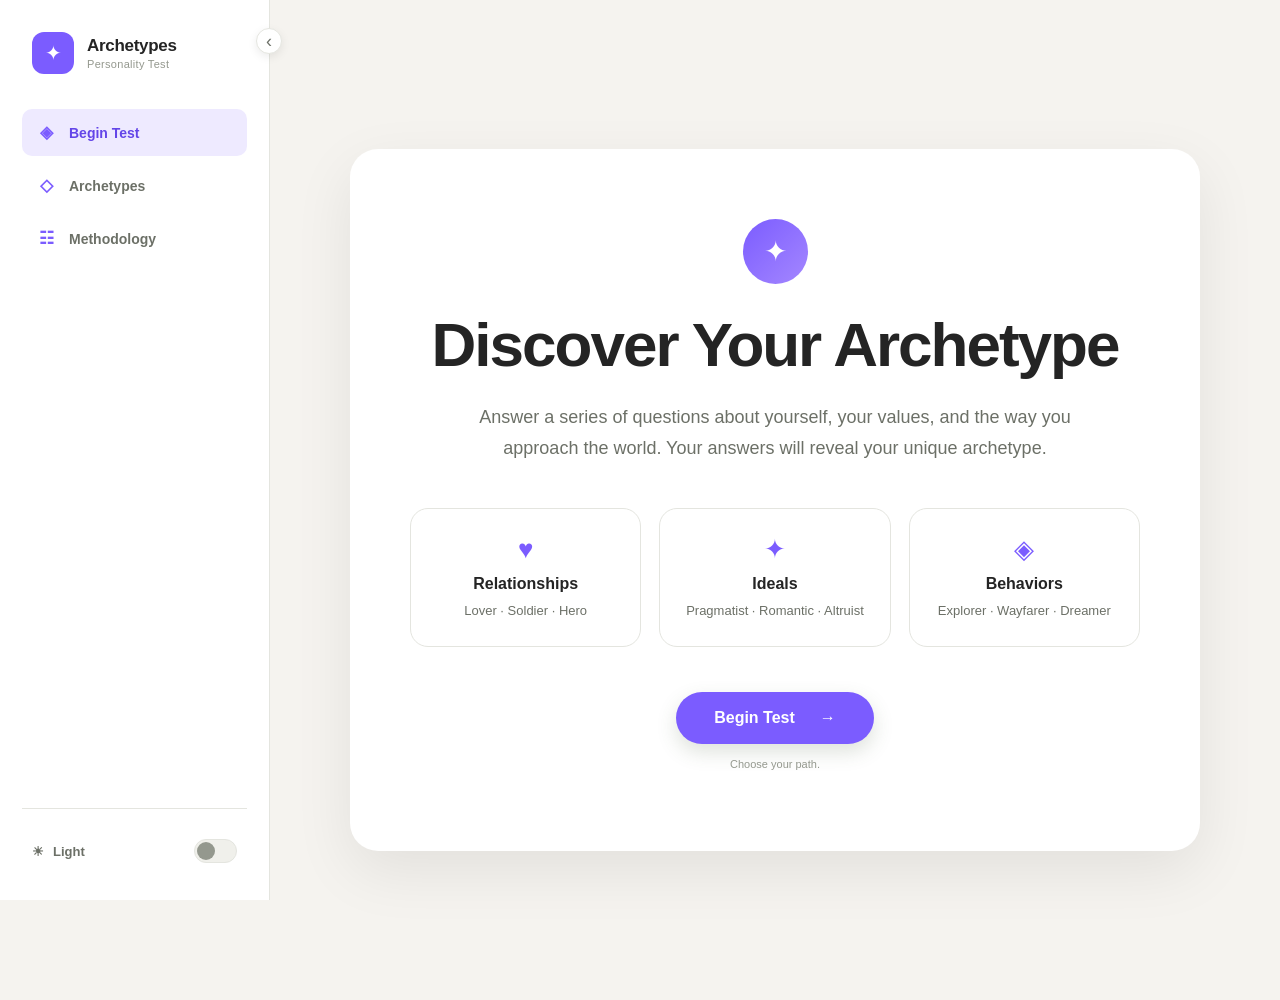
==== index.html @ 535bab60 "27 Archetypes init" ====
<!DOCTYPE html>
<html lang="en">

<head>
    <meta charset="UTF-8">
    <meta name="viewport" content="width=device-width, initial-scale=1.0">
    <title>Archetype Personality Test</title>
    <link rel="stylesheet" href="styles.css">
</head>

<body>

    <div class="app">

        <!-- =========================
             SIDEBAR
        ========================== -->

        <aside class="sidebar">

            <button id="sidebarToggle" class="sidebar-toggle" type="button" aria-label="Collapse sidebar" title="Collapse sidebar" > ‹ </button>

            <div class="brand">

                <div class="brand-mark">
                    ✦
                </div>

                <div>
                    <h1>Archetypes</h1>
                    <span>Personality Test</span>
                </div>

            </div>


            <nav class="navigation">

                <button
                    class="nav-item active"
                    data-tab="begin"
                >
                    <span class="nav-icon">◈</span>
                    <span>Begin Test</span>
                </button>


                <button
                    class="nav-item"
                    data-tab="archetypes"
                >
                    <span class="nav-icon">◇</span>
                    <span>Archetypes</span>
                </button>


                <button
                    class="nav-item"
                    data-tab="methodology"
                >
                    <span class="nav-icon">☷</span>
                    <span>Methodology</span>
                </button>

            </nav>


            <div class="sidebar-bottom">

                <div class="theme-toggle">

                    <span class="theme-label">
                        <span id="themeIcon">☀</span>
                        <span id="themeText">Light</span>
                    </span>

                    <label class="switch">

                        <input
                            type="checkbox"
                            id="themeToggle"
                        >

                        <span class="slider"></span>

                    </label>

                </div>

            </div>

        </aside>


        <!-- =========================
             MAIN CONTENT
        ========================== -->

        <main class="main-content">


            <!-- =========================
                BEGIN TAB
            ========================== -->
            <section id="beginTab" class="tab-content active">
                <section id="startScreen" class="screen active">

                    <div class="start-card">

                        <div class="logo-mark">✦</div>

                        <h1>Discover Your Archetype</h1>

                        <p class="subtitle">
                            Answer a series of questions about yourself,
                            your values, and the way you approach the world.
                            Your answers will reveal your unique archetype.
                        </p>

                        <div class="category-preview">

                            <div class="category">
                                <span class="category-icon">♥</span>
                                <h3>Relationships</h3>
                                <p>Lover · Soldier · Hero</p>
                            </div>

                            <div class="category">
                                <span class="category-icon">✦</span>
                                <h3>Ideals</h3>
                                <p>Pragmatist · Romantic · Altruist</p>
                            </div>

                            <div class="category">
                                <span class="category-icon">◈</span>
                                <h3>Behaviors</h3>
                                <p>Explorer · Wayfarer · Dreamer</p>
                            </div>

                        </div>

                        <button id="startButton" class="primary-button">
                            Begin Test<span>→</span>
                        </button>

                        <p class="small-note">
                            Choose your path.
                        </p>

                    </div>

                </section>
            
                <!-- =========================
                    TEST SCREEN
                ========================== -->
                <section id="testScreen" class="screen">

                    <header class="test-header">

                        <div class="progress-info">
                            <span id="questionCounter">Question 1</span>
                            <span id="progressPercent">0%</span>
                        </div>

                        <div class="progress-track">
                            <div id="progressBar" class="progress-bar"></div>
                        </div>

                    </header>


                    <main class="question-container">

                        <div id="questionCard" class="question-card">

                            <!-- Optional question image -->
                            <div id="questionImageContainer" class="question-image-container">
                                <img id="questionImage" src="" alt="">
                            </div>

                            <div id="questionCategory" class="question-category"></div>

                            <h2 id="questionText"></h2>

                            <p id="questionInstruction" class="question-instruction">
                                Choose the answer that best describes you.
                            </p>

                            <div id="answersContainer" class="answers-container">
                                <!-- Answers generated by JavaScript -->
                            </div>

                            <div class="question-navigation">
                                <button
                                    id="backButton"
                                    class="back-button"
                                    type="button"
                                >
                                    ← Back
                                </button>
                            </div>

                        </div>

                    </main>

                </section>


                <!-- =========================
                    RESULTS SCREEN
                ========================== -->
                <section id="resultsScreen" class="screen">

                    <div class="results-container">

                        <div class="results-header">

                            <p class="results-eyebrow">
                                YOUR ARCHETYPE
                            </p>

                            <div id="archetypeCode" class="archetype-code">
                                LPD
                            </div>

                            <h1 id="archetypeName">
                                The Explorer
                            </h1>

                            <p id="archetypeDescription" class="archetype-description">
                            </p>

                        </div>


                        <!-- Archetype image -->
                        <div class="archetype-image-wrapper">

                            <img
                                id="archetypeImage"
                                src=""
                                alt="Your archetype"
                            >

                        </div>


                        <!-- Primary Archetype Scores -->
                        <section class="results-section">

                            <h2>Your Three Dimensions</h2>

                            <p class="section-description">
                                Your archetype is determined by your strongest
                                dimension in each category.
                            </p>

                            <div class="dimension-grid">

                                <div class="dimension-card">
                                    <span class="dimension-label">
                                        Relationships
                                    </span>

                                    <strong id="relationshipResult"></strong>

                                    <div id="relationshipBars"></div>
                                </div>


                                <div class="dimension-card">
                                    <span class="dimension-label">
                                        Ideals
                                    </span>

                                    <strong id="idealResult"></strong>

                                    <div id="idealBars"></div>
                                </div>


                                <div class="dimension-card">
                                    <span class="dimension-label">
                                        Behaviors
                                    </span>

                                    <strong id="behaviorResult"></strong>

                                    <div id="behaviorBars"></div>
                                </div>

                            </div>

                        </section>


                        <!-- Other Traits -->
                        <section class="results-section">

                            <h2>Your Traits</h2>

                            <p class="section-description">
                                These traits describe additional aspects of your personality
                                and are measured independently from your archetype.
                            </p>

                            <div id="traitCharts" class="trait-charts">
                                <!-- Generated by JavaScript -->
                            </div>

                        </section>


                        <section class="results-section">

                            <h2>Complete Score Breakdown</h2>

                            <div id="allScores" class="all-scores">
                                <!-- Generated by JavaScript -->
                            </div>

                        </section>


                        <button
                            id="restartButton"
                            class="primary-button"
                        >
                            Take the Test Again
                        </button>

                        <button
                            id="saveResultsButton"
                            class="primary-button"
                            type="button"
                        >
                            Save Results
                        </button>

                    </div>

                </section>
            
            </section>



            <!-- =====================
                 ARCHETYPES TAB
            ====================== -->

            <section id="archetypesTab" class="tab-content">

                <div class="page-container">

                    <div class="page-header">

                        <div class="welcome-eyebrow">
                            THE 27 ARCHETYPES
                        </div>

                        <h2>
                            Three dimensions.<br>
                            Twenty-seven possibilities.
                        </h2>

                        <p>
                            Your archetype is formed from three dimensions:
                            how you relate to others, the ideals that guide
                            you, and how you tend to move through the world.
                        </p>

                    </div>


                    <div class="archetype-accordion">

                        <!-- RELATIONSHIPS -->

                        <div class="dimension">

                            <button
                                class="dimension-header"
                                data-dimension="relationships"
                            >
                                <div>
                                    <span class="dimension-number">
                                        01
                                    </span>

                                    <span class="dimension-name">
                                        Relationships
                                    </span>
                                </div>

                                <span class="dimension-arrow">
                                    +
                                </span>
                            </button>


                            <div
                                class="dimension-content"
                                id="relationships"
                            >

                                <div class="factor">

                                    <button
                                        class="factor-header"
                                        data-factor="L"
                                    >
                                        <div>
                                            <strong>L</strong>
                                            <span>Lover</span>
                                        </div>

                                        <span>+</span>
                                    </button>

                                    <div class="factor-content">

                                        <p>
                                            Naturally oriented toward connection,
                                            affection, and the emotional lives
                                            of others.
                                        </p>

                                        <div class="related-archetypes">

                                            <div>
                                                <b>LPE</b>
                                                <span>Counselor</span>
                                            </div>

                                            <div>
                                                <b>LPW</b>
                                                <span>Sage</span>
                                            </div>

                                            <div>
                                                <b>LPD</b>
                                                <span>Philosopher</span>
                                            </div>

                                            <div>
                                                <b>LRE</b>
                                                <span>Journeyman</span>
                                            </div>

                                            <div>
                                                <b>LRW</b>
                                                <span>Poet</span>
                                            </div>

                                            <div>
                                                <b>LRD</b>
                                                <span>Dryad</span>
                                            </div>

                                            <div>
                                                <b>LAE</b>
                                                <span>Fairy</span>
                                            </div>

                                            <div>
                                                <b>LAW</b>
                                                <span>Healer</span>
                                            </div>

                                            <div>
                                                <b>LAD</b>
                                                <span>Nymph</span>
                                            </div>

                                        </div>

                                    </div>

                                </div>


                                <div class="factor">

                                    <button class="factor-header">
                                        <div>
                                            <strong>S</strong>
                                            <span>Soldier</span>
                                        </div>

                                        <span>+</span>
                                    </button>

                                    <div class="factor-content">

                                        <p>
                                            Grounded, dependable, and naturally
                                            inclined toward loyalty, duty,
                                            and protecting the group.
                                        </p>

                                        <!-- S archetypes -->

                                    </div>

                                </div>


                                <div class="factor">

                                    <button class="factor-header">
                                        <div>
                                            <strong>H</strong>
                                            <span>Hero</span>
                                        </div>

                                        <span>+</span>
                                    </button>

                                    <div class="factor-content">

                                        <p>
                                            Driven to act, overcome obstacles,
                                            and make a meaningful difference
                                            in the lives of others.
                                        </p>

                                        <!-- H archetypes -->

                                    </div>

                                </div>

                            </div>

                        </div>


                        <!-- IDEALS -->

                        <div class="dimension">

                            <button
                                class="dimension-header"
                                data-dimension="ideals"
                            >
                                <div>
                                    <span class="dimension-number">
                                        02
                                    </span>

                                    <span class="dimension-name">
                                        Ideals
                                    </span>
                                </div>

                                <span class="dimension-arrow">
                                    +
                                </span>
                            </button>


                            <div
                                class="dimension-content"
                                id="ideals"
                            >

                                <div class="factor">

                                    <button class="factor-header">
                                        <div>
                                            <strong>P</strong>
                                            <span>Pragmatist</span>
                                        </div>

                                        <span>+</span>
                                    </button>

                                    <div class="factor-content">
                                        <p>
                                            Practical, grounded, and interested
                                            in what actually works.
                                        </p>
                                    </div>

                                </div>


                                <div class="factor">

                                    <button class="factor-header">
                                        <div>
                                            <strong>R</strong>
                                            <span>Romantic</span>
                                        </div>

                                        <span>+</span>
                                    </button>

                                    <div class="factor-content">
                                        <p>
                                            Guided by ideals, beauty, possibility,
                                            and the belief that things can be
                                            better than they are.
                                        </p>
                                    </div>

                                </div>


                                <div class="factor">

                                    <button class="factor-header">
                                        <div>
                                            <strong>A</strong>
                                            <span>Altruist</span>
                                        </div>

                                        <span>+</span>
                                    </button>

                                    <div class="factor-content">
                                        <p>
                                            Motivated by compassion, generosity,
                                            and the desire to improve the lives
                                            of others.
                                        </p>
                                    </div>

                                </div>

                            </div>

                        </div>


                        <!-- BEHAVIORS -->

                        <div class="dimension">

                            <button
                                class="dimension-header"
                                data-dimension="behaviors"
                            >
                                <div>
                                    <span class="dimension-number">
                                        03
                                    </span>

                                    <span class="dimension-name">
                                        Behaviors
                                    </span>
                                </div>

                                <span class="dimension-arrow">
                                    +
                                </span>
                            </button>


                            <div
                                class="dimension-content"
                                id="behaviors"
                            >

                                <div class="factor">

                                    <button class="factor-header">
                                        <div>
                                            <strong>E</strong>
                                            <span>Explorer</span>
                                        </div>

                                        <span>+</span>
                                    </button>

                                    <div class="factor-content">
                                        <p>
                                            Curious, energetic, and drawn toward
                                            new experiences and possibilities.
                                        </p>
                                    </div>

                                </div>


                                <div class="factor">

                                    <button class="factor-header">
                                        <div>
                                            <strong>W</strong>
                                            <span>Wayfarer</span>
                                        </div>

                                        <span>+</span>
                                    </button>

                                    <div class="factor-content">
                                        <p>
                                            Comfortable with uncertainty,
                                            improvisation, and following a path
                                            wherever it happens to lead.
                                        </p>
                                    </div>

                                </div>


                                <div class="factor">

                                    <button class="factor-header">
                                        <div>
                                            <strong>D</strong>
                                            <span>Dreamer</span>
                                        </div>

                                        <span>+</span>
                                    </button>

                                    <div class="factor-content">
                                        <p>
                                            Imaginative, introspective, and
                                            naturally drawn toward ideas,
                                            possibilities, and inner worlds.
                                        </p>
                                    </div>

                                </div>

                            </div>

                        </div>

                    </div>

                </div>

            </section>


            <!-- =====================
                 METHODOLOGY TAB
            ====================== -->

            <section id="methodologyTab" class="tab-content">

                <div class="page-container methodology">

                    <div class="page-header">

                        <div class="welcome-eyebrow">
                            METHODOLOGY
                        </div>

                        <h2>
                            How the test works
                        </h2>

                        <p>
                            Your result isn't determined by a single
                            question. Instead, your answers contribute
                            points to several independent dimensions.
                        </p>

                    </div>


                    <div class="methodology-grid">

                        <article class="method-card">

                            <div class="method-number">
                                01
                            </div>

                            <h3>
                                Relationships
                            </h3>

                            <p>
                                Lover, Soldier, or Hero.
                                This dimension represents your
                                natural orientation toward other
                                people and your role within a group.
                            </p>

                        </article>


                        <article class="method-card">

                            <div class="method-number">
                                02
                            </div>

                            <h3>
                                Ideals
                            </h3>

                            <p>
                                Pragmatist, Romantic, or Altruist.
                                This dimension reflects the values
                                and principles that tend to guide
                                your decisions.
                            </p>

                        </article>


                        <article class="method-card">

                            <div class="method-number">
                                03
                            </div>

                            <h3>
                                Behaviors
                            </h3>

                            <p>
                                Explorer, Wayfarer, or Dreamer.
                                This dimension describes how you
                                tend to interact with the world.
                            </p>

                        </article>


                        <article class="method-card">

                            <div class="method-number">
                                04
                            </div>

                            <h3>
                                Additional Traits
                            </h3>

                            <p>
                                Your answers also contribute to
                                independent traits such as empathy,
                                ambition, openness, innovation,
                                and independence.
                            </p>

                        </article>

                    </div>

                </div>

            </section>

        </main>

    </div>

    <div id="saveResultsModal" class="modal">

        <div class="modal-backdrop"></div>

        <div class="modal-card">

            <button
                id="closeSaveModal"
                class="modal-close"
                type="button"
                aria-label="Close"
            >
                ×
            </button>

            <h2>Save Your Results</h2>

            <p>
                Choose how you'd like to keep your results.
            </p>

            <div class="save-options">

                <div class="save-option">

                    <div class="save-option-icon">↓</div>

                    <div>
                        <h3>Save Webpage to Computer</h3>

                        <p>
                            Download a standalone webpage of your
                            results that you can view later
                        </p>
                    </div>

                    <button
                        id="downloadResultsButton"
                        class="primary-button"
                        type="button"
                    >
                        Download HTML
                    </button>

                </div>


                <div class="save-option">

                    <div class="save-option-icon">☁</div>

                    <div>
                        <h3>Save Scores to Computer</h3>

                        <p>
                            Download a JSON of your scores 
                            (contact Connor and he can recreate your results with this)
                        </p>
                    </div>

                    <button
                        id="downloadJSONButton"
                        class="primary-button"
                        type="button"
                    >
                        Download JSON
                    </button>

                </div>

            </div>


            <div
                id="savedResultMessage"
                class="saved-result-message"
                hidden
            ></div>

        </div>

    </div>

    <script src="js/archetypes.js"></script>
    <script src="js/header.js"></script>
    <script src="js/init.js"></script>
    <script src="js/jTabs.js"></script>
    <script src="js/questions.js"></script>
    <script src="js/quiz.js"></script>
    <script src="js/results.js"></script>
    <script src="js/saveResults.js"></script>
    <script src="js/z.js"></script>

</body>
</html>
---- styles.css ----
/* =========================================================
   GLOBAL VARIABLES
========================================================= */

:root {
    --background: #f5f3ef;

    --surface: #ffffff;
    --surface-alt: #f0f0eb;

    --text: #242424;
    --text-secondary: #6c7067;
    --text-muted: #94988e;

    --border: #e4e5df;

    --accent: #7b5cff;
    --accent-dark: #6345e8;
    --accent-light: #eeeaff;

    --brown: #9a7654;

    --relationship: #e85c75;
    --ideal: #e5a63b;
    --behavior: #4d9de0;

    --success: #45a36b;

    --sidebar: #ffffff;

    --header-background: rgba(245, 243, 239, 0.95);

    --progress-background: #ddd9d2;

    --input-background: #ffffff;

    --shadow:
        0 20px 60px rgba(0, 0, 0, 0.08);
}


/* =========================================================
   DARK THEME
========================================================= */

[data-theme="dark"] {
    --background: #18201a;

    --surface: #202a21;
    --surface-alt: #29352a;

    --text: #e7eee4;
    --text-secondary: #aebbaa;
    --text-muted: #7e8d7b;

    --border: #354437;

    --accent: #88a66f;
    --accent-dark: #6f8d59;
    --accent-light: #2d3b2d;

    --brown: #b58a61;

    --relationship: #d87889;
    --ideal: #d7a95d;
    --behavior: #72a9d4;

    --success: #65b984;

    --sidebar: #151c16;

    --header-background: rgba(24, 32, 26, 0.95);

    --progress-background: #354437;

    --input-background: #202a21;

    --shadow:
        0 12px 40px rgba(0, 0, 0, 0.25);
}


/* =========================================================
   RESET
========================================================= */

* {
    box-sizing: border-box;
}

html,
body {
    margin: 0;
    padding: 0;
    min-height: 100%;

    font-family:
        Inter,
        -apple-system,
        BlinkMacSystemFont,
        "Segoe UI",
        sans-serif;

    background: var(--background);
    color: var(--text);

    transition:
        background 0.3s ease,
        color 0.3s ease;
}

body {
    min-height: 100vh;
}

button,
input,
textarea,
select {
    font-family: inherit;
}

button {
    cursor: pointer;
}

img {
    max-width: 100%;
}


/* =========================================================
   APP
========================================================= */

.app {
    display: flex;

    min-height: 100vh;

    background: var(--background);
}


/* =========================================================
   SIDEBAR
========================================================= */

.sidebar {
    position: fixed;

    top: 0;
    left: 0;
    bottom: 0;

    width: 270px;

    display: flex;
    flex-direction: column;

    padding: 32px 22px;

    background: var(--sidebar);

    border-right:
        1px solid var(--border);

    transition:
        background 0.3s ease,
        border-color 0.3s ease;
}


/* =========================================================
   BRAND
========================================================= */

.brand {
    display: flex;
    align-items: center;

    gap: 13px;

    padding:
        0 10px 35px;
}

.brand-mark {
    width: 42px;
    height: 42px;

    display: grid;
    place-items: center;

    border-radius: 12px;

    background: var(--accent);

    color: white;

    font-size: 20px;
}

.brand h1 {
    margin: 0;

    color: var(--text);

    font-size: 17px;
    font-weight: 750;

    letter-spacing: -0.3px;
}

.brand span {
    display: block;

    margin-top: 2px;

    color: var(--text-muted);

    font-size: 11px;

    letter-spacing: 0.3px;
}


/* =========================================================
   NAVIGATION
========================================================= */

.navigation {
    display: flex;
    flex-direction: column;

    gap: 6px;
}

.nav-item {
    width: 100%;

    display: flex;
    align-items: center;

    gap: 13px;

    padding:
        13px 14px;

    border: 0;
    border-radius: 10px;

    background: transparent;

    color: var(--text-secondary);

    font-size: 14px;
    font-weight: 600;

    text-align: left;

    transition:
        background 0.2s ease,
        color 0.2s ease,
        opacity 0.2s ease;
}

.nav-item:hover {
    background: var(--surface-alt);

    color: var(--text);
}

.nav-item.active {
    background: var(--accent-light);

    color: var(--accent-dark);
}

[data-theme="dark"] .nav-item.active {
    color: var(--accent);
}

.nav-icon {
    width: 20px;

    color: var(--accent);

    font-size: 17px;

    text-align: center;
}


/* =========================================================
   SIDEBAR BOTTOM
========================================================= */

.sidebar-bottom {
    margin-top: auto;

    padding-top: 25px;

    border-top:
        1px solid var(--border);
}


/* =========================================================
   THEME TOGGLE
========================================================= */

.theme-toggle {
    display: flex;

    align-items: center;
    justify-content: space-between;

    padding:
        5px 10px;
}

.theme-label {
    display: flex;
    align-items: center;

    gap: 9px;

    color: var(--text-secondary);

    font-size: 13px;
    font-weight: 600;
}

.switch {
    position: relative;

    width: 43px;
    height: 24px;
}

.switch input {
    opacity: 0;

    width: 0;
    height: 0;
}

.slider {
    position: absolute;

    inset: 0;

    border-radius: 50px;

    background: var(--surface-alt);

    border:
        1px solid var(--border);

    cursor: pointer;

    transition:
        background 0.25s ease,
        border-color 0.25s ease;
}

.slider::before {
    content: "";

    position: absolute;

    width: 18px;
    height: 18px;

    left: 2px;
    top: 2px;

    border-radius: 50%;

    background: var(--text-muted);

    transition:
        transform 0.25s ease,
        background 0.25s ease;
}

.switch input:checked + .slider {
    background: var(--accent-dark);

    border-color: var(--accent-dark);
}

.switch input:checked + .slider::before {
    transform:
        translateX(19px);

    background: #e8f1e3;
}

/* =========================================================
   SIDEBAR COLLAPSE
========================================================= */

.sidebar {
    transition:
        width 0.3s ease,
        transform 0.3s ease,
        background 0.3s ease,
        border-color 0.3s ease;
}

.sidebar-toggle {
    position: absolute;

    top: 28px;
    right: -13px;

    width: 26px;
    height: 26px;

    display: grid;
    place-items: center;

    padding: 0;

    border:
        1px solid var(--border);

    border-radius: 50%;

    background:
        var(--surface);

    color:
        var(--text-secondary);

    font-size: 18px;

    line-height: 1;

    cursor: pointer;

    z-index: 20;

    box-shadow:
        0 3px 10px rgba(0, 0, 0, 0.08);

    transition:
        background 0.2s ease,
        color 0.2s ease,
        transform 0.2s ease;
}

.sidebar-toggle:hover {
    background:
        var(--accent-light);

    color:
        var(--accent);
}


/* Collapsed sidebar */

.app.sidebar-collapsed .sidebar {
    width: 76px;

    padding-left: 12px;
    padding-right: 12px;
}

.app.sidebar-collapsed .main-content {
    margin-left: 76px;
}


/* Hide text when collapsed */

.app.sidebar-collapsed .brand h1,
.app.sidebar-collapsed .brand span,
.app.sidebar-collapsed .nav-item span,
.app.sidebar-collapsed .theme-label {
    display: none;
}


/* Center icons */

.app.sidebar-collapsed .brand {
    justify-content: center;

    padding-left: 0;
    padding-right: 0;
}

.app.sidebar-collapsed .nav-item {
    justify-content: center;

    padding-left: 0;
    padding-right: 0;
}

.app.sidebar-collapsed .nav-icon {
    width: auto;
}


/* Move toggle */

.app.sidebar-collapsed .sidebar-toggle {
    transform:
        rotate(180deg);
}


/* =========================================================
   SIDEBAR HIDDEN DURING TEST
========================================================= */

body.test-mode .sidebar {
    transform:
        translateX(-100%);
}

body.test-mode .main-content {
    margin-left: 0;
}

/* =========================================================
   SIDEBAR DURING TEST
========================================================= */

.sidebar.test-active .nav-item {
    opacity: 0.35;

    cursor: not-allowed;
}

.sidebar.test-active .nav-item:hover {
    background: transparent;

    color: var(--text-secondary);
}

.sidebar.test-active .nav-item.active {
    opacity: 1;

    background: var(--accent-light);

    color: var(--accent-dark);
}


/* =========================================================
   MAIN CONTENT
========================================================= */

.main-content {
    width: 100%;

    min-height: 100vh;

    margin-left: 270px;

    padding: 50px;

    background: var(--background);

    transition:
        background 0.3s ease;
}


/* =========================================================
   TABS
========================================================= */

.tab-content {
    display: none;

    max-width: 1100px;

    margin: 0 auto;
}

.tab-content.active {
    display: block;
}


/* =========================================================
   PAGE CONTAINER
========================================================= */

.page-container {
    padding:
        50px 30px;
}

.page-header {
    max-width: 750px;

    margin-bottom: 50px;
}

.welcome-eyebrow {
    margin-bottom: 14px;

    color: var(--accent);

    font-size: 11px;
    font-weight: 800;

    letter-spacing: 2px;
}

.page-header h2,
.welcome-container h2 {
    margin: 0;

    color: var(--text);

    font-family:
        Georgia,
        "Times New Roman",
        serif;

    font-size:
        clamp(42px, 5vw, 68px);

    line-height: 1.02;

    letter-spacing: -2.5px;
}

.page-header p,
.welcome-description {
    max-width: 650px;

    margin-top: 25px;

    color: var(--text-secondary);

    font-size: 16px;

    line-height: 1.8;
}


/* =========================================================
   ARCHETYPE ACCORDION
========================================================= */

.archetype-accordion {
    display: flex;
    flex-direction: column;

    gap: 12px;
}

.dimension {
    overflow: hidden;

    border:
        1px solid var(--border);

    border-radius: 16px;

    background: var(--surface);

    box-shadow: var(--shadow);

    transition:
        background 0.3s ease,
        border-color 0.3s ease;
}

.dimension-header {
    width: 100%;

    display: flex;
    align-items: center;
    justify-content: space-between;

    padding:
        24px 28px;

    border: none;

    background: transparent;

    color: var(--text);

    text-align: left;

    cursor: pointer;
}

.dimension-header > div {
    display: flex;
    align-items: center;

    gap: 20px;
}

.dimension-number {
    color: var(--brown);

    font-family:
        Georgia,
        serif;

    font-size: 13px;
}

.dimension-name {
    font-family:
        Georgia,
        serif;

    font-size: 24px;
}

.dimension-arrow {
    color: var(--accent);

    font-size: 22px;

    transition:
        transform 0.25s ease;
}

.dimension.open .dimension-arrow {
    transform:
        rotate(45deg);
}

.dimension-content {
    display: none;

    padding:
        0 28px 22px;
}

.dimension.open .dimension-content {
    display: block;
}


/* =========================================================
   FACTORS
========================================================= */

.factor {
    border-top:
        1px solid var(--border);
}

.factor-header {
    width: 100%;

    display: flex;
    align-items: center;
    justify-content: space-between;

    padding:
        18px 5px;

    border: none;

    background: transparent;

    color: var(--text);

    cursor: pointer;
}

.factor-header > div {
    display: flex;
    align-items: center;

    gap: 13px;
}

.factor-header strong {
    width: 32px;
    height: 32px;

    display: grid;
    place-items: center;

    border-radius: 9px;

    background: var(--accent-light);

    color: var(--accent-dark);

    font-size: 12px;
}

.factor-header span {
    font-weight: 700;
}

.factor-content {
    display: none;

    padding:
        0 5px 22px 50px;
}

.factor.open .factor-content {
    display: block;
}

.factor-content > p {
    max-width: 650px;

    margin:
        0 0 20px;

    color: var(--text-secondary);

    font-size: 14px;

    line-height: 1.7;
}


/* =========================================================
   RELATED ARCHETYPES
========================================================= */

.related-archetypes {
    display: grid;

    grid-template-columns:
        repeat(3, 1fr);

    gap: 8px;
}

.related-archetypes div {
    display: flex;
    flex-direction: column;

    gap: 3px;

    padding: 12px;

    border-radius: 9px;

    background: var(--surface-alt);

    transition:
        background 0.2s ease;
}

.related-archetypes b {
    color: var(--accent);

    font-size: 12px;
}

.related-archetypes span {
    color: var(--text-secondary);

    font-size: 11px;
}


/* =========================================================
   ARCHETYPE GROUPS
========================================================= */

.archetype-groups {
    display: grid;

    grid-template-columns:
        repeat(3, 1fr);

    gap: 22px;
}

.archetype-group {
    padding: 25px;

    border:
        1px solid var(--border);

    border-radius: 16px;

    background: var(--surface);

    box-shadow: var(--shadow);
}

.archetype-group h3 {
    margin: 0;

    font-family:
        Georgia,
        serif;

    font-size: 23px;
}

.archetype-group > p {
    color: var(--text-secondary);

    font-size: 13px;

    line-height: 1.6;
}

.archetype-list {
    display: flex;
    flex-direction: column;

    gap: 7px;

    margin-top: 20px;
}

.archetype-card {
    display: flex;
    align-items: center;

    gap: 13px;

    padding: 11px;

    border: none;
    border-radius: 9px;

    background: var(--surface-alt);

    color: var(--text);

    text-align: left;

    cursor: pointer;

    transition:
        transform 0.2s ease,
        background 0.2s ease;
}

.archetype-card:hover {
    background: var(--accent-light);

    transform:
        translateX(3px);
}

.archetype-card strong {
    width: 30px;
    height: 30px;

    display: grid;
    place-items: center;

    border-radius: 8px;

    background: var(--accent);

    color: white;

    font-size: 12px;
}

.archetype-card span {
    font-size: 13px;

    font-weight: 650;
}


/* =========================================================
   SCREEN SYSTEM
========================================================= */

.screen {
    display: none;

    min-height: 100vh;
}

.screen.active {
    display: flex;
}


/* =========================================================
   TEST START SCREEN
========================================================= */

#startScreen {
    justify-content: center;
    align-items: center;

    padding: 30px;
}

.start-card {
    width: 100%;
    height: 50%;

    max-width: 900px;

    padding:
        70px 60px;

    border-radius: 28px;

    background: var(--surface);

    text-align: center;

    box-shadow: var(--shadow);
}

.logo-mark {
    width: 65px;
    height: 65px;

    display: flex;
    align-items: center;
    justify-content: center;

    margin:
        0 auto 25px;

    border-radius: 50%;

    color: white;

    background:
        linear-gradient(
            135deg,
            var(--accent),
            #a487ff
        );

    font-size: 28px;
}

.start-card h1 {
    margin: 0;

    color: var(--text);

    font-size:
        clamp(36px, 6vw, 62px);

    letter-spacing: -2px;
}

.subtitle {
    max-width: 650px;

    margin:
        22px auto 45px;

    color: var(--text-secondary);

    font-size: 18px;

    line-height: 1.7;
}


/* =========================================================
   WELCOME
========================================================= */


.welcome-container {
    min-height:
        calc(100vh - 100px);

    display: flex;
    flex-direction: column;

    justify-content: center;

    max-width: 800px;

    padding:
        40px 30px;
}

.archetype-preview {
    display: flex;

    gap: 12px;

    margin-top: 38px;
}

.archetype-preview > div {
    display: flex;
    align-items: center;

    gap: 9px;

    padding:
        8px 13px 8px 8px;

    border:
        1px solid var(--border);

    border-radius: 30px;

    background: var(--surface);

    color: var(--text-secondary);

    font-size: 12px;
}

.preview-letter {
    width: 27px;
    height: 27px;

    display: grid;
    place-items: center;

    border-radius: 50%;

    background: var(--accent-light);

    color: var(--accent-dark);

    font-weight: 800;
}


/* =========================================================
   CATEGORY PREVIEW
========================================================= */

.category-preview {
    display: grid;

    grid-template-columns:
        repeat(3, 1fr);

    gap: 18px;

    margin-bottom: 45px;
}

.category {
    padding:
        25px 15px;

    border:
        1px solid var(--border);

    border-radius: 18px;

    background: var(--surface);
}

.category-icon {
    display: block;

    margin-bottom: 10px;

    color: var(--accent);

    font-size: 26px;
}

.category h3 {
    margin:
        0 0 8px;

    color: var(--text);

    font-size: 16px;
}

.category p {
    margin: 0;

    color: var(--text-secondary);

    font-size: 13px;

    line-height: 1.5;
}


/* =========================================================
   PRIMARY BUTTON
========================================================= */

.primary-button {
    display: flex;
    align-items: center;
    justify-content: center;

    gap: 25px;

    width: fit-content;

    margin-top: 40px;

    padding:
        17px 38px;

    border: none;

    border-radius: 999px;

    background: var(--accent);

    color: white;

    font-size: 16px;

    font-weight: 700;

    cursor: pointer;

    box-shadow:
        0 8px 20px
        rgba(70, 95, 60, 0.18);

    transition:
        transform 0.2s ease,
        background 0.2s ease,
        box-shadow 0.2s ease;
}

.primary-button:hover {
    background: var(--accent-dark);

    transform:
        translateY(-2px);

    box-shadow:
        0 10px 25px
        rgba(70, 95, 60, 0.25);
}

.test-note,
.small-note {
    margin-top: 14px;

    color: var(--text-muted);

    font-size: 11px;
}


#startButton {
    margin-top: 0px;
    display: inline-flex;
}


/* =========================================================
   TEST SCREEN
========================================================= */

#testScreen {
    flex-direction: column;
}


/* =========================================================
   TEST HEADER
========================================================= */

.test-header {
    position: sticky;

    top: 0;

    z-index: 10;

    padding:
        22px 30px;

    background:
        var(--header-background);

    backdrop-filter:
        blur(10px);

    transition:
        background 0.3s ease;
}

.progress-info {
    display: flex;

    justify-content: space-between;

    max-width: 850px;

    margin:
        0 auto 10px;

    color: var(--text-secondary);

    font-size: 13px;

    font-weight: 600;
}

.progress-track {
    width: 100%;

    max-width: 850px;

    height: 6px;

    margin: auto;

    border-radius: 999px;

    background:
        var(--progress-background);

    overflow: hidden;
}

.progress-bar {
    height: 100%;

    width: 0;

    border-radius: inherit;

    background:
        linear-gradient(
            90deg,
            var(--accent),
            #a487ff
        );

    transition:
        width 0.4s ease;
}


/* =========================================================
   QUESTION CONTAINER
========================================================= */

.question-container {
    flex: 1;

    width: 100%;

    max-width: 850px;

    margin: auto;

    padding:
        50px 25px 80px;
}


/* =========================================================
   QUESTION CARD
========================================================= */

.question-card {
    padding: 45px;

    border-radius: 25px;

    background: var(--surface);

    color: var(--text);

    box-shadow: var(--shadow);

    animation:
        questionIn 0.35s ease;
}

@keyframes questionIn {
    from {
        opacity: 0;

        transform:
            translateY(15px);
    }

    to {
        opacity: 1;

        transform:
            translateY(0);
    }
}


/* =========================================================
   QUESTION NAVIGATION
========================================================= */

.question-navigation {
    display: flex;

    justify-content: flex-start;

    margin-top: 25px;
}

.back-button {
    border: none;

    background: transparent;

    color: var(--text-secondary);

    padding:
        10px 0;

    font-size: 14px;

    font-weight: 600;

    cursor: pointer;

    transition:
        color 0.2s ease,
        transform 0.2s ease;
}

.back-button:hover {
    color: var(--text);

    transform:
        translateX(-3px);
}

.back-button:disabled {
    opacity: 0.35;

    cursor: default;

    transform: none;
}


/* =========================================================
   QUESTION IMAGE
========================================================= */

.question-image-container {
    display: none;

    width: 100%;

    margin-bottom: 35px;

    text-align: center;
}

.question-image-container.visible {
    display: block;
}

.question-image {
    width: 100%;
}

.question-image-container img {
    max-width: 100%;

    max-height: 420px;

    object-fit: cover;

    border-radius: 18px;
}


/* =========================================================
   QUESTION TEXT
========================================================= */

.question-category {
    display: inline-block;

    margin-bottom: 15px;

    padding:
        7px 13px;

    border-radius: 999px;

    background:
        var(--accent-light);

    color:
        var(--accent);

    font-size: 11px;

    font-weight: 800;

    letter-spacing: 1px;

    text-transform: uppercase;
}

.question-card h2 {
    margin: 0;

    color: var(--text);

    font-size:
        clamp(27px, 4vw, 42px);

    line-height: 1.2;

    letter-spacing: -1px;
}

.question-instruction {
    margin:
        16px 0 30px;

    color:
        var(--text-secondary);

    line-height: 1.6;
}


/* =========================================================
   ANSWERS
========================================================= */

.answers-container {
    display: flex;
    flex-direction: column;

    gap: 12px;
}

.answer-button {
    width: 100%;

    padding: 20px;

    border:
        1px solid var(--border);

    border-radius: 15px;

    background:
        var(--input-background);

    color:
        var(--text);

    text-align: left;

    font-size: 15px;

    line-height: 1.5;

    cursor: pointer;

    transition:
        border-color 0.2s ease,
        background 0.2s ease,
        transform 0.2s ease;
}

.answer-button:hover {
    border-color:
        var(--accent);

    background:
        var(--accent-light);

    transform:
        translateX(4px);
}


/* =========================================================
   RESULTS SCREEN
========================================================= */

#resultsScreen {
    justify-content: center;

    padding:
        50px 25px 100px;
}

.results-container {
    width: 100%;

    max-width: 1000px;
}


/* =========================================================
   RESULTS HEADER
========================================================= */

.results-header {
    text-align: center;
}

.results-eyebrow {
    margin:
        0 0 10px;

    color:
        var(--accent);

    font-size: 12px;

    font-weight: 800;

    letter-spacing: 3px;
}

.archetype-code {
    font-size:
        clamp(65px, 12vw, 120px);

    font-weight: 900;

    letter-spacing: -8px;

    background:
        linear-gradient(
            135deg,
            var(--accent),
            #b29eff
        );

    -webkit-background-clip: text;

    background-clip: text;

    color: transparent;
}

.results-header h1 {
    margin: 0;

    color:
        var(--text);

    font-size:
        clamp(32px, 6vw, 60px);

    letter-spacing: -2px;
}

.archetype-description {
    max-width: 700px;

    margin:
        20px auto;

    color:
        var(--text-secondary);

    font-size: 17px;

    line-height: 1.8;
}


/* =========================================================
   ARCHETYPE IMAGE
========================================================= */

.archetype-image-wrapper {
    max-width: 650px;

    margin:
        40px auto 70px;

    border-radius: 25px;

    overflow: hidden;

    box-shadow:
        var(--shadow);

    background:
        var(--surface);
}

.archetype-image-wrapper img {
    display: block;

    width: 100%;

    max-height: 450px;

    object-fit: cover;
}


/* =========================================================
   RESULTS SECTIONS
========================================================= */

.results-section {
    margin-bottom: 65px;
}

.results-section h2 {
    margin-bottom: 8px;

    color:
        var(--text);

    font-size: 30px;

    letter-spacing: -1px;
}

.section-description {
    margin:
        0 0 30px;

    color:
        var(--text-secondary);
}


/* =========================================================
   DIMENSION CARDS
========================================================= */

.dimension-grid {
    display: grid;

    grid-template-columns:
        repeat(3, 1fr);

    gap: 18px;
}

.dimension-card {
    padding: 25px;

    border:
        1px solid var(--border);

    border-radius: 20px;

    background:
        var(--surface);

    box-shadow:
        0 10px 30px
        rgba(0, 0, 0, 0.05);
}

[data-theme="dark"] .dimension-card {
    box-shadow:
        0 10px 30px
        rgba(0, 0, 0, 0.15);
}

.dimension-label {
    display: block;

    margin-bottom: 10px;

    color:
        var(--text-muted);

    font-size: 12px;

    text-transform: uppercase;

    letter-spacing: 1px;
}

.dimension-card strong {
    display: block;

    margin-bottom: 20px;

    color:
        var(--text);

    font-size: 20px;
}


/* =========================================================
   SCORE BARS
========================================================= */

.score-bar-row {
    margin-bottom: 14px;
}

.score-bar-label {
    display: flex;

    justify-content: space-between;

    margin-bottom: 5px;

    color:
        var(--text);

    font-size: 12px;
}

.score-bar-label span:last-child {
    color:
        var(--text-muted);
}

.score-track {
    height: 8px;

    border-radius: 999px;

    background:
        var(--surface-alt);

    overflow: hidden;
}

.score-fill {
    height: 100%;

    border-radius: inherit;

    background:
        var(--accent);

    transition:
        width 0.7s ease;
}


/* =========================================================
   TRAIT CHARTS
========================================================= */

.trait-charts {
    display: flex;
    flex-direction: column;

    gap: 14px;
}

.trait-card {
    padding:
        20px 24px;

    border:
        1px solid var(--border);

    border-radius: 16px;

    background:
        var(--surface);

    box-shadow:
        0 8px 25px
        rgba(0, 0, 0, 0.04);
}

[data-theme="dark"] .trait-card {
    box-shadow:
        0 8px 25px
        rgba(0, 0, 0, 0.14);
}

.trait-card-header {
    display: flex;

    justify-content: space-between;

    align-items: center;

    margin-bottom: 10px;
}

.trait-name {
    color:
        var(--text);

    font-size: 14px;

    font-weight: 700;
}

.trait-score {
    color:
        var(--accent);

    font-size: 14px;

    font-weight: 800;
}

.trait-card .score-track {
    height: 9px;
}


/* =========================================================
   COMPLETE SCORES
========================================================= */

.all-scores {
    display: grid;

    grid-template-columns:
        repeat(3, 1fr);

    gap: 12px;
}

.score-summary {
    padding: 15px;

    border:
        1px solid var(--border);

    border-radius: 14px;

    background:
        var(--surface);
}

.score-summary-name {
    margin-bottom: 5px;

    color:
        var(--text-muted);

    font-size: 13px;
}

.score-summary-value {
    color:
        var(--text);

    font-size: 22px;

    font-weight: 800;
}


/* =========================================================
   METHODOLOGY
========================================================= */

.methodology-section {
    max-width: 750px;

    color:
        var(--text-secondary);

    line-height: 1.8;
}

.methodology-section h3 {
    margin-top: 35px;

    color:
        var(--text);

    font-family:
        Georgia,
        serif;

    font-size: 24px;
}

.methodology-section p {
    margin:
        12px 0 20px;
}


/* =========================================================
   MOBILE
========================================================= */

@media (max-width: 900px) {

    .sidebar {
        width: 220px;
    }

    .main-content {
        margin-left: 220px;

        padding:
            35px 25px;
    }

    .dimension-grid {
        grid-template-columns: 1fr;
    }

    .archetype-groups {
        grid-template-columns: 1fr;
    }
}


@media (max-width: 700px) {

    .sidebar {
        position: relative;

        width: 100%;

        height: auto;

        min-height: auto;

        padding:
            20px;

        border-right: none;

        border-bottom:
            1px solid var(--border);
    }

    .app {
        flex-direction: column;
    }

    .brand {
        padding-bottom: 20px;
    }

    .navigation {
        flex-direction: row;

        overflow-x: auto;
    }

    .nav-item {
        flex-shrink: 0;

        width: auto;
    }

    .sidebar-bottom {
        margin-top: 20px;
    }

    .main-content {
        margin-left: 0;

        padding:
            20px 15px;
    }

    .page-container {
        padding:
            30px 10px;
    }

    .page-header {
        margin-bottom: 35px;
    }

    .page-header h2,
    .welcome-container h2 {
        font-size:
            clamp(38px, 11vw, 55px);
    }

    .related-archetypes {
        grid-template-columns:
            repeat(2, 1fr);
    }

    .category-preview {
        grid-template-columns: 1fr;
    }

    .start-card {
        padding:
            45px 25px;
    }

    .archetype-preview {
        flex-wrap: wrap;

        justify-content: center;
    }

    .question-card {
        padding:
            30px 22px;
    }

    .question-container {
        padding:
            30px 10px 60px;
    }

    .dimension-grid {
        grid-template-columns: 1fr;
    }

    .trait-charts {
        grid-template-columns: 1fr;
    }

    .all-scores {
        grid-template-columns:
            repeat(2, 1fr);
    }

    #resultsScreen {
        padding-left: 15px;

        padding-right: 15px;
    }
}


@media (max-width: 450px) {

    .all-scores {
        grid-template-columns: 1fr;
    }

    .related-archetypes {
        grid-template-columns: 1fr;
    }

    .dimension-header {
        padding:
            20px;
    }

    .dimension-content {
        padding:
            0 20px 20px;
    }

    .factor-content {
        padding-left: 10px;
    }

    .primary-button {
        width: 100%;
    }
}

/* =========================================================
   SAVE RESULTS
========================================================= */

.results-actions {
    display: flex;
    justify-content: center;
    gap: 12px;
    margin-top: 40px;
    margin-bottom: 60px;
}

.secondary-button {
    border: 1px solid var(--border);
    border-radius: 999px;

    background: var(--surface);
    color: var(--text);

    padding: 17px 30px;

    font-family: inherit;
    font-size: 15px;
    font-weight: 700;

    cursor: pointer;

    transition:
        background 0.2s ease,
        border-color 0.2s ease,
        transform 0.2s ease;
}

.secondary-button:hover {
    background: var(--surface-alt);
    border-color: var(--accent);
    transform: translateY(-2px);
}


/* =========================================================
   MODAL
========================================================= */

.modal {
    position: fixed;
    inset: 0;

    display: none;

    align-items: center;
    justify-content: center;

    padding: 25px;

    z-index: 1000;
}

.modal.open {
    display: flex;
}

.modal-backdrop {
    position: absolute;
    inset: 0;

    background: rgba(0, 0, 0, 0.5);

    backdrop-filter: blur(5px);
}

.modal-card {
    position: relative;

    width: 100%;
    max-width: 650px;

    padding: 40px;

    border-radius: 24px;

    background: var(--card);
    color: var(--text);

    box-shadow:
        0 25px 80px rgba(0, 0, 0, 0.2);

    z-index: 1;

    animation: modalIn 0.25s ease;
}

@keyframes modalIn {
    from {
        opacity: 0;
        transform: translateY(15px) scale(0.98);
    }

    to {
        opacity: 1;
        transform: translateY(0) scale(1);
    }
}

.modal-close {
    position: absolute;

    top: 18px;
    right: 20px;

    width: 35px;
    height: 35px;

    border: none;
    border-radius: 50%;

    background: var(--surface-alt);
    color: var(--text-secondary);

    font-size: 22px;

    cursor: pointer;
}

.modal-card h2 {
    margin: 0 0 10px;

    font-family: Georgia, serif;
    font-size: 32px;
}

.modal-card > p {
    margin-bottom: 30px;

    color: var(--text-secondary);

    line-height: 1.6;
}

.save-options {
    display: grid;
    gap: 15px;
}

.save-option {
    display: grid;

    grid-template-columns: 45px 1fr auto;

    align-items: center;

    gap: 18px;

    padding: 20px;

    border:
        1px solid var(--border);

    border-radius: 16px;

    background:
        var(--surface-alt);
}

.save-option-icon {
    width: 42px;
    height: 42px;

    display: grid;
    place-items: center;

    border-radius: 12px;

    background: var(--accent-light);
    color: var(--accent);

    font-size: 20px;
}

.save-option h3 {
    margin: 0 0 5px;

    font-size: 15px;
}

.save-option p {
    margin: 0;

    color: var(--text-secondary);

    font-size: 12px;
    line-height: 1.5;
}

.save-option .primary-button {
    margin: 0;

    padding: 11px 18px;

    font-size: 13px;
}

.saved-result-message {
    margin-top: 20px;

    padding: 18px;

    border-radius: 12px;

    background: var(--accent-light);

    color: var(--text);

    text-align: center;
}

.saved-result-id {
    display: block;

    margin-top: 8px;

    color: var(--accent);

    font-family: monospace;

    font-size: 20px;
    font-weight: 800;

    letter-spacing: 2px;
}

@media (max-width: 650px) {

    .save-option {
        grid-template-columns: 40px 1fr;
    }

    .save-option .primary-button {
        grid-column: 1 / -1;
        width: 100%;
    }

    .results-actions {
        flex-direction: column;
    }

    .results-actions button {
        width: 100%;
    }

    .modal-card {
        padding: 30px 20px;
    }
}
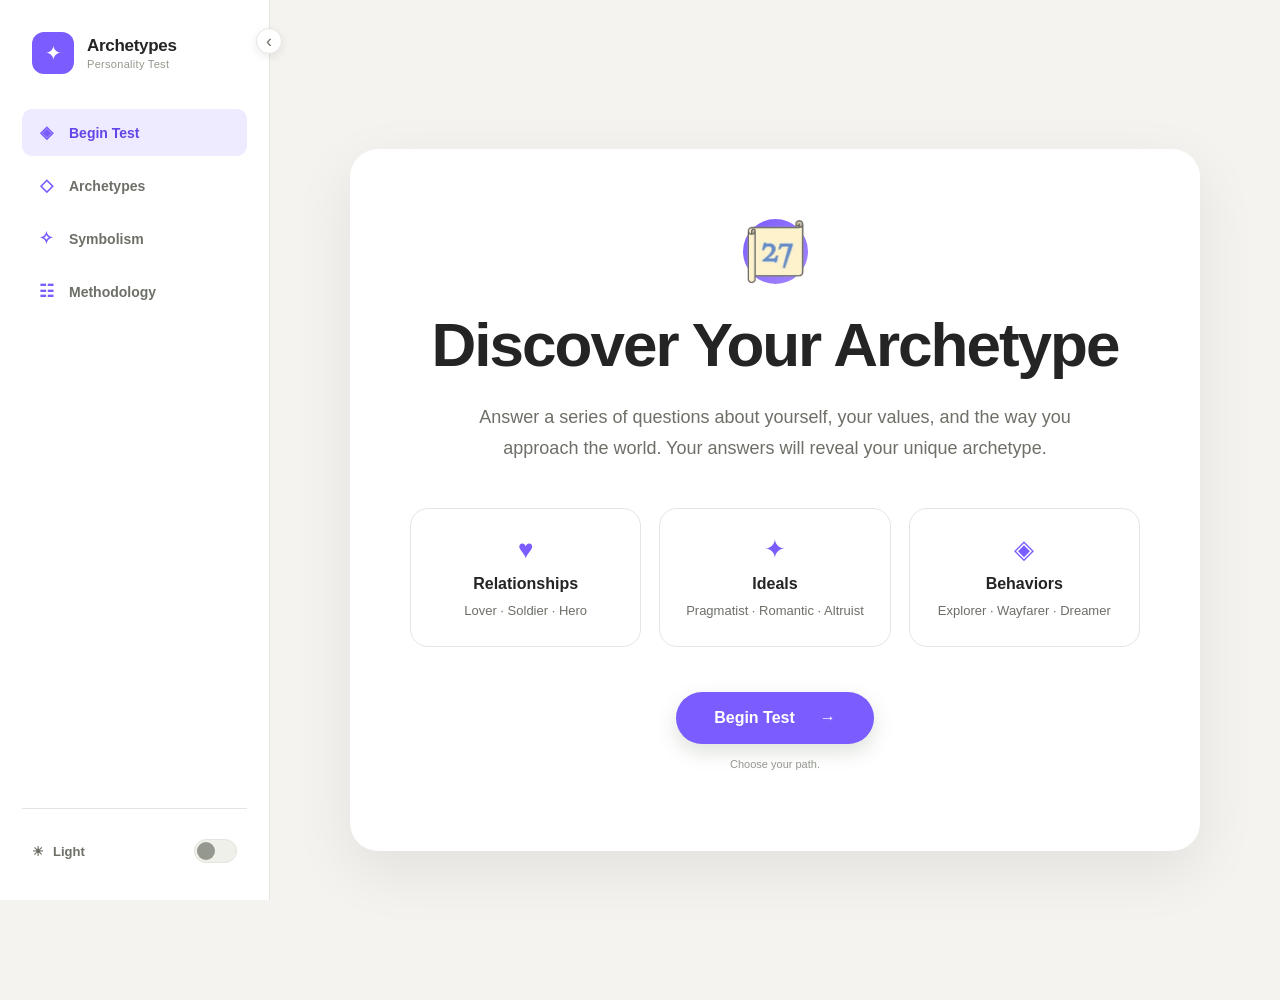
==== commit 916b77a1: "Symbolism Tab and test rework" ====
--- a/index.html
+++ b/index.html
@@ -4,8 +4,9 @@
 <head>
     <meta charset="UTF-8">
     <meta name="viewport" content="width=device-width, initial-scale=1.0">
-    <title>Archetype Personality Test</title>
+    <title>27 Archetypes</title>
     <link rel="stylesheet" href="styles.css">
+    <link rel="icon" type="image/x-icon" href="images/logo.ico">
 </head>
 
 <body>
@@ -53,6 +54,13 @@
                     <span>Archetypes</span>
                 </button>
 
+                <button
+                    class="nav-item"
+                    data-tab="symbolism"
+                >
+                    <span class="nav-icon">✧</span>
+                    <span>Symbolism</span>
+                </button>
 
                 <button
                     class="nav-item"
@@ -100,14 +108,14 @@
 
 
             <!-- =========================
-                BEGIN TAB
+                BEGIN TEST TAB
             ========================== -->
             <section id="beginTab" class="tab-content active">
                 <section id="startScreen" class="screen active">
 
                     <div class="start-card">
 
-                        <div class="logo-mark">✦</div>
+                        <div class="logo-mark"><img src="images/logo.png" alt="" loading="lazy"><!--✦--></div>
 
                         <h1>Discover Your Archetype</h1>
 
@@ -179,11 +187,7 @@
                                 <img id="questionImage" src="" alt="">
                             </div>
 
-                            <div id="questionCategory" class="question-category"></div>
-
-                            <h2 id="questionText"></h2>
-
-                            <p id="questionInstruction" class="question-instruction">
+                            <p id="questionText" class="question-text">
                                 Choose the answer that best describes you.
                             </p>
 
@@ -377,364 +381,520 @@
 
                     <div class="archetype-accordion">
 
-                        <!-- RELATIONSHIPS -->
-
                         <div class="dimension">
-
-                            <button
-                                class="dimension-header"
-                                data-dimension="relationships"
-                            >
+                            <button class="dimension-header">
                                 <div>
-                                    <span class="dimension-number">
-                                        01
-                                    </span>
-
-                                    <span class="dimension-name">
-                                        Relationships
-                                    </span>
-                                </div>
-
-                                <span class="dimension-arrow">
-                                    +
-                                </span>
+                                    <span class="dimension-number">HPE</span>
+                                    <span class="dimension-name">The Mage</span>
+                                </div>
+                                <span class="dimension-arrow">+</span>
                             </button>
-
-
-                            <div
-                                class="dimension-content"
-                                id="relationships"
-                            >
-
+                            <div class="dimension-content">
                                 <div class="factor">
-
-                                    <button
-                                        class="factor-header"
-                                        data-factor="L"
-                                    >
-                                        <div>
-                                            <strong>L</strong>
-                                            <span>Lover</span>
-                                        </div>
-
-                                        <span>+</span>
-                                    </button>
-
-                                    <div class="factor-content">
-
-                                        <p>
-                                            Naturally oriented toward connection,
-                                            affection, and the emotional lives
-                                            of others.
-                                        </p>
-
-                                        <div class="related-archetypes">
-
-                                            <div>
-                                                <b>LPE</b>
-                                                <span>Counselor</span>
-                                            </div>
-
-                                            <div>
-                                                <b>LPW</b>
-                                                <span>Sage</span>
-                                            </div>
-
-                                            <div>
-                                                <b>LPD</b>
-                                                <span>Philosopher</span>
-                                            </div>
-
-                                            <div>
-                                                <b>LRE</b>
-                                                <span>Journeyman</span>
-                                            </div>
-
-                                            <div>
-                                                <b>LRW</b>
-                                                <span>Poet</span>
-                                            </div>
-
-                                            <div>
-                                                <b>LRD</b>
-                                                <span>Dryad</span>
-                                            </div>
-
-                                            <div>
-                                                <b>LAE</b>
-                                                <span>Fairy</span>
-                                            </div>
-
-                                            <div>
-                                                <b>LAW</b>
-                                                <span>Healer</span>
-                                            </div>
-
-                                            <div>
-                                                <b>LAD</b>
-                                                <span>Nymph</span>
-                                            </div>
-
-                                        </div>
-
-                                    </div>
-
-                                </div>
-
-
+                                    <p>
+                                        The Mage desires to be a counselor to all friends, to grow with them and go on journeys with them. 
+                                        They are wise and are motivated by acquiring rare knowledge.
+                                        The mage is liable to react to any problem with a fireball.
+                                    </p><img src="images/archetypes/Mage.png">
+                                </div>
+                            </div>
+                        </div>
+
+                        <div class="dimension">
+                            <button class="dimension-header">
+                                <div>
+                                    <span class="dimension-number">HPW</span>
+                                    <span class="dimension-name">The Missionary</span>
+                                </div>
+                                <span class="dimension-arrow">+</span>
+                            </button>
+                            <div class="dimension-content">
                                 <div class="factor">
-
-                                    <button class="factor-header">
-                                        <div>
-                                            <strong>S</strong>
-                                            <span>Soldier</span>
-                                        </div>
-
-                                        <span>+</span>
-                                    </button>
-
-                                    <div class="factor-content">
-
-                                        <p>
-                                            Grounded, dependable, and naturally
-                                            inclined toward loyalty, duty,
-                                            and protecting the group.
-                                        </p>
-
-                                        <!-- S archetypes -->
-
-                                    </div>
-
-                                </div>
-
-
+                                    <p>
+                                        The Missionary desires to grow in viture and help those around them grow in viture as well. 
+                                        They learn theology and preach the truth, integrating the contemplative life with spreading the gospel.
+                                    </p><img src="images/archetypes/Missionary.png">
+                                </div>
+                            </div>
+                        </div>
+
+                        <div class="dimension">
+                            <button class="dimension-header">
+                                <div>
+                                    <span class="dimension-number">HPD</span>
+                                    <span class="dimension-name">The Alchemist</span>
+                                </div>
+                                <span class="dimension-arrow">+</span>
+                            </button>
+                            <div class="dimension-content">
                                 <div class="factor">
-
-                                    <button class="factor-header">
-                                        <div>
-                                            <strong>H</strong>
-                                            <span>Hero</span>
-                                        </div>
-
-                                        <span>+</span>
-                                    </button>
-
-                                    <div class="factor-content">
-
-                                        <p>
-                                            Driven to act, overcome obstacles,
-                                            and make a meaningful difference
-                                            in the lives of others.
-                                        </p>
-
-                                        <!-- H archetypes -->
-
-                                    </div>
-
-                                </div>
-
-                            </div>
-
-                        </div>
-
-
-                        <!-- IDEALS -->
+                                    <p>
+                                        The Alchemist is focused on becoming their best self through study and practice 
+                                        and keeps a handful of freinds with whom they share their lofty goals. 
+                                        Logical and problem-solving, they are very inward and process things in their own mind.
+                                    </p><img src="images/archetypes/Alchemist.png">
+                                </div>
+                            </div>
+                        </div>
 
                         <div class="dimension">
-
-                            <button
-                                class="dimension-header"
-                                data-dimension="ideals"
-                            >
+                            <button class="dimension-header">
                                 <div>
-                                    <span class="dimension-number">
-                                        02
-                                    </span>
-
-                                    <span class="dimension-name">
-                                        Ideals
-                                    </span>
-                                </div>
-
-                                <span class="dimension-arrow">
-                                    +
-                                </span>
+                                    <span class="dimension-number">HRE</span>
+                                    <span class="dimension-name">The Seafarer</span>
+                                </div>
+                                <span class="dimension-arrow">+</span>
                             </button>
-
-
-                            <div
-                                class="dimension-content"
-                                id="ideals"
-                            >
-
+                            <div class="dimension-content">
                                 <div class="factor">
-
-                                    <button class="factor-header">
-                                        <div>
-                                            <strong>P</strong>
-                                            <span>Pragmatist</span>
-                                        </div>
-
-                                        <span>+</span>
-                                    </button>
-
-                                    <div class="factor-content">
-                                        <p>
-                                            Practical, grounded, and interested
-                                            in what actually works.
-                                        </p>
-                                    </div>
-
-                                </div>
-
-
+                                    <p>
+                                        The Seafarer is an explorer at heart. 
+                                        They long for the sea and adventure, strive to be the best sailors they can be, and are born leaders.
+                                        If they could, the seafarer would travel the world and see all the beauty it has to offer.
+                                    </p><img src="images/archetypes/Seafarer.png">
+                                </div>
+                            </div>
+                        </div>
+
+                        <div class="dimension">
+                            <button class="dimension-header">
+                                <div>
+                                    <span class="dimension-number">HRW</span>
+                                    <span class="dimension-name">The Pilgrim</span>
+                                </div>
+                                <span class="dimension-arrow">+</span>
+                            </button>
+                            <div class="dimension-content">
                                 <div class="factor">
-
-                                    <button class="factor-header">
-                                        <div>
-                                            <strong>R</strong>
-                                            <span>Romantic</span>
-                                        </div>
-
-                                        <span>+</span>
-                                    </button>
-
-                                    <div class="factor-content">
-                                        <p>
-                                            Guided by ideals, beauty, possibility,
-                                            and the belief that things can be
-                                            better than they are.
-                                        </p>
-                                    </div>
-
-                                </div>
-
-
+                                    <p>
+                                        The Pilgrim has embarked once again to see beautiful holy sites and shrines! 
+                                        Their ideal adventure is a pilrammage for all the sights they may see and all the ways they may grow in virtue through it.
+                                        The pilgrim is a friend on the road to all, but aims to fill their circles with holy people and balance their outward devotion with a contemplative life.
+                                    </p><img src="images/archetypes/Pilgrim.png">
+                                </div>
+                            </div>
+                        </div>
+
+                        <div class="dimension">
+                            <button class="dimension-header">
+                                <div>
+                                    <span class="dimension-number">HRD</span>
+                                    <span class="dimension-name">The Dryad</span>
+                                </div>
+                                <span class="dimension-arrow">+</span>
+                            </button>
+                            <div class="dimension-content">
                                 <div class="factor">
-
-                                    <button class="factor-header">
-                                        <div>
-                                            <strong>A</strong>
-                                            <span>Altruist</span>
-                                        </div>
-
-                                        <span>+</span>
-                                    </button>
-
-                                    <div class="factor-content">
-                                        <p>
-                                            Motivated by compassion, generosity,
-                                            and the desire to improve the lives
-                                            of others.
-                                        </p>
-                                    </div>
-
-                                </div>
-
-                            </div>
-
-                        </div>
-
-
-                        <!-- BEHAVIORS -->
+                                    <p>
+                                        The Dryad is very encouraging and their presence eminates strength into others, though they are very inward themselves.
+                                        They love nature, and one day hope to become a tree so they can enjoy the woods.
+                                    </p><img src="images/archetypes/Dryad.png">
+                                </div>
+                            </div>
+                        </div>
 
                         <div class="dimension">
-
-                            <button
-                                class="dimension-header"
-                                data-dimension="behaviors"
-                            >
+                            <button class="dimension-header">
                                 <div>
-                                    <span class="dimension-number">
-                                        03
-                                    </span>
-
-                                    <span class="dimension-name">
-                                        Behaviors
-                                    </span>
-                                </div>
-
-                                <span class="dimension-arrow">
-                                    +
-                                </span>
+                                    <span class="dimension-number">HAE</span>
+                                    <span class="dimension-name">The Rebel</span>
+                                </div>
+                                <span class="dimension-arrow">+</span>
                             </button>
-
-
-                            <div
-                                class="dimension-content"
-                                id="behaviors"
-                            >
-
+                            <div class="dimension-content">
                                 <div class="factor">
-
-                                    <button class="factor-header">
-                                        <div>
-                                            <strong>E</strong>
-                                            <span>Explorer</span>
-                                        </div>
-
-                                        <span>+</span>
-                                    </button>
-
-                                    <div class="factor-content">
-                                        <p>
-                                            Curious, energetic, and drawn toward
-                                            new experiences and possibilities.
-                                        </p>
-                                    </div>
-
-                                </div>
-
-
+                                    <p>
+                                        The Rebel steals from the rich and gives to the poor. 
+                                        Always willing to help, or cause a little mischief.
+                                        The rebel is liable to start fires in a defiant fervor. 
+                                    </p><img src="images/archetypes/Rebel.png">
+                                </div>
+                            </div>
+                        </div>
+
+                        <div class="dimension">
+                            <button class="dimension-header">
+                                <div>
+                                    <span class="dimension-number">HAW</span>
+                                    <span class="dimension-name">The Ranger</span>
+                                </div>
+                                <span class="dimension-arrow">+</span>
+                            </button>
+                            <div class="dimension-content">
                                 <div class="factor">
-
-                                    <button class="factor-header">
-                                        <div>
-                                            <strong>W</strong>
-                                            <span>Wayfarer</span>
-                                        </div>
-
-                                        <span>+</span>
-                                    </button>
-
-                                    <div class="factor-content">
-                                        <p>
-                                            Comfortable with uncertainty,
-                                            improvisation, and following a path
-                                            wherever it happens to lead.
-                                        </p>
-                                    </div>
-
-                                </div>
-
-
+                                    <p>
+                                        The Ranger roams the wilderness, preparing themselves for their fated duty.
+                                        They have a clan of good freinds who help each other on their quests.
+                                        The ranger is the drifitng stranger, who protects the vulnerable and fights for good.
+                                    </p><img src="images/archetypes/Ranger.png">
+                                </div>
+                            </div>
+                        </div>
+
+                        <div class="dimension">
+                            <button class="dimension-header">
+                                <div>
+                                    <span class="dimension-number">HAD</span>
+                                    <span class="dimension-name">The Apothecary</span>
+                                </div>
+                                <span class="dimension-arrow">+</span>
+                            </button>
+                            <div class="dimension-content">
                                 <div class="factor">
-
-                                    <button class="factor-header">
-                                        <div>
-                                            <strong>D</strong>
-                                            <span>Dreamer</span>
-                                        </div>
-
-                                        <span>+</span>
-                                    </button>
-
-                                    <div class="factor-content">
-                                        <p>
-                                            Imaginative, introspective, and
-                                            naturally drawn toward ideas,
-                                            possibilities, and inner worlds.
-                                        </p>
-                                    </div>
-
-                                </div>
-
-                            </div>
-
+                                    <p>
+                                        The Apothecary spends their time growing herbs and brewing potions, and always has the best remedy.
+                                        Though contemplative and focused on their work, they are the most helpful people and very protective of their own.
+                                        The apothecary loves bettering their garden, their recipies, and their relationships.
+                                    </p><img src="images/archetypes/Apothecary.png">
+                                </div>
+                            </div>
+                        </div>
+
+                        <div class="dimension">
+                            <button class="dimension-header">
+                                <div>
+                                    <span class="dimension-number">SPE</span>
+                                    <span class="dimension-name">The Gentleman / The Lady</span>
+                                </div>
+                                <span class="dimension-arrow">+</span>
+                            </button>
+                            <div class="dimension-content">
+                                <div class="factor">
+                                    <p>
+                                        The Gentelman and the Lady are classic noble courtiers. 
+                                        Always desiring to be where the people are, they are well versed in the politic of the day.
+                                        The gentlemen reacts to his environment, though remains stoic about it.
+                                        The lady reacts to her environment, yet keeps up all appearances and charm.
+                                    </p><img src="images/archetypes/Gentleman.png"><img src="images/archetypes/Lady.png">
+                                </div>
+                            </div>
+                        </div>
+
+                        <div class="dimension">
+                            <button class="dimension-header">
+                                <div>
+                                    <span class="dimension-number">SPW</span>
+                                    <span class="dimension-name">The Herald</span>
+                                </div>
+                                <span class="dimension-arrow">+</span>
+                            </button>
+                            <div class="dimension-content">
+                                <div class="factor">
+                                    <p>
+                                        The Herald proclaims the message in full, carrying the banner of truth wherever they go.
+                                        Navigating political lines and battlefields, the herald balances interactions with others and their own interior life.
+                                        The herald can also play a mean bugle.
+                                    </p><img src="images/archetypes/Herald.png">
+                                </div>
+                            </div>
+                        </div>
+
+                        <div class="dimension">
+                            <button class="dimension-header">
+                                <div>
+                                    <span class="dimension-number">SPD</span>
+                                    <span class="dimension-name">The Scholar</span>
+                                </div>
+                                <span class="dimension-arrow">+</span>
+                            </button>
+                            <div class="dimension-content">
+                                <div class="factor">
+                                    <p>
+                                        The Scholar seeks the truth through devoted study.
+                                        They love to have many peers with whom they can share their work and partake in stimulating conversation.
+                                        The scholar processes all they learn and experience inwardly.
+                                    </p><img src="images/archetypes/Scholar.png">
+                                </div>
+                            </div>
+                        </div>
+
+                        <div class="dimension">
+                            <button class="dimension-header">
+                                <div>
+                                    <span class="dimension-number">SRE</span>
+                                    <span class="dimension-name">The Forester</span>
+                                </div>
+                                <span class="dimension-arrow">+</span>
+                            </button>
+                            <div class="dimension-content">
+                                <div class="factor">
+                                    <p>
+                                        The forester is a conservationalist, and pledges their duty to consevre the beauty around them.
+                                        As steward of the woods, they take in their environment and react accordingly.
+                                        Ready to defend their cause at arms, the forester also longs to be among his fellow soldiers.
+                                    </p><img src="images/archetypes/Forester.png">
+                                </div>
+                            </div>
+                        </div>
+
+                        <div class="dimension">
+                            <button class="dimension-header">
+                                <div>
+                                    <span class="dimension-number">SRW</span>
+                                    <span class="dimension-name">The Chieftain</span>
+                                </div>
+                                <span class="dimension-arrow">+</span>
+                            </button>
+                            <div class="dimension-content">
+                                <div class="factor">
+                                    <p>
+                                        The Chieftain is the head of their tribe. 
+                                        Making life outside of civilized society, clung to the old ways of being conencted to nature around us, they lead a simple integrated life.
+                                        A great and fatherly leader, the Chieftain loves to be among their people, and will not hesitate to defend them at arms.
+                                    </p><img src="images/archetypes/Chieftain.png">
+                                </div>
+                            </div>
+                        </div>
+
+                        <div class="dimension">
+                            <button class="dimension-header">
+                                <div>
+                                    <span class="dimension-number">SRD</span>
+                                    <span class="dimension-name">The Artisan</span>
+                                </div>
+                                <span class="dimension-arrow">+</span>
+                            </button>
+                            <div class="dimension-content">
+                                <div class="factor">
+                                    <p>
+                                        The Artisan is handy with tools and can build, fix, or design anything.
+                                        They are believe all useful things can be beautiful, too.
+                                        The artisan is self-reflective, devoted to craftmanship, and loyal to friends.
+
+                                    </p><img src="images/archetypes/Artisan.png">
+                                </div>
+                            </div>
+                        </div>
+
+                        <div class="dimension">
+                            <button class="dimension-header">
+                                <div>
+                                    <span class="dimension-number">SAE</span>
+                                    <span class="dimension-name">The Yeoman</span>
+                                </div>
+                                <span class="dimension-arrow">+</span>
+                            </button>
+                            <div class="dimension-content">
+                                <div class="factor">
+                                    <p>
+                                        The Yeoman is a gracious host to travellers, and a stalwart helper to his peers and tenants.
+                                        They take good care of their land, and make a good friend to have beside you in battle.
+                                        An independent landowner, the yeoman does things their own way, and likes to stretch the rules.
+                                    </p><img src="images/archetypes/Yeoman.png">
+                                </div>
+                            </div>
+                        </div>
+
+                        <div class="dimension">
+                            <button class="dimension-header">
+                                <div>
+                                    <span class="dimension-number">SAW</span>
+                                    <span class="dimension-name">The Knight</span>
+                                </div>
+                                <span class="dimension-arrow">+</span>
+                            </button>
+                            <div class="dimension-content">
+                                <div class="factor">
+                                    <p>
+                                        The Knight exemplifies chivalry and defends the vulnerable.
+                                        They are courageous, virtuous, and magnaimous.
+                                        The knight has a very good time at the local tavern.
+                                    </p><img src="images/archetypes/Knight.png">
+                                </div>
+                            </div>
+                        </div>
+
+                        <div class="dimension">
+                            <button class="dimension-header">
+                                <div>
+                                    <span class="dimension-number">SAD</span>
+                                    <span class="dimension-name">The Blacksmith</span>
+                                </div>
+                                <span class="dimension-arrow">+</span>
+                            </button>
+                            <div class="dimension-content">
+                                <div class="factor">
+                                    <p>
+                                        The Blacksmith loves to be with friends, but their best freinds are their hammer and anvil.
+                                        Working hard in the heat of the furnace is a great environment for contemplation and self-reflection.
+                                        The blacksmith is always looking to guard their friends with armour, give them meaningful metalwork that lasts, and relax with them when the work is done.
+                                    </p><img src="images/archetypes/Blacksmith.png">
+                                </div>
+                            </div>
+                        </div>
+
+                        <div class="dimension">
+                            <button class="dimension-header">
+                                <div>
+                                    <span class="dimension-number">LPE</span>
+                                    <span class="dimension-name">The Seer</span>
+                                </div>
+                                <span class="dimension-arrow">+</span>
+                            </button>
+                            <div class="dimension-content">
+                                <div class="factor">
+                                    <p>
+                                        The Seer interperets the world around them and their prophecies are rooted in truth. 
+                                        Their wisdom seems to come from outside themselves.
+                                        The seer looks through your eyes into your soul, and, above all, seeks deep knowledge of people.
+                                    </p><img src="images/archetypes/Seer.png">
+                                </div>
+                            </div>
+                        </div>
+
+                        <div class="dimension">
+                            <button class="dimension-header">
+                                <div>
+                                    <span class="dimension-number">LPW</span>
+                                    <span class="dimension-name">The Sage</span>
+                                </div>
+                                <span class="dimension-arrow">+</span>
+                            </button>
+                            <div class="dimension-content">
+                                <div class="factor">
+                                    <p>
+                                        The Sage is incredibly mysterious and personable at the same time.
+                                        They are incredibly wise and know how to integrate the exterior and interior lives.
+                                        The sage is a fighter for the truth, and a lover for their beloved.
+                                    </p><img src="images/archetypes/Sage.png">
+                                </div>
+                            </div>
+                        </div>
+
+                        <div class="dimension">
+                            <button class="dimension-header">
+                                <div>
+                                    <span class="dimension-number">LPD</span>
+                                    <span class="dimension-name">The Philosopher</span>
+                                </div>
+                                <span class="dimension-arrow">+</span>
+                            </button>
+                            <div class="dimension-content">
+                                <div class="factor">
+                                    <p>
+                                        The Philosopher knows not all questions can be answered, but asks them nontheless.
+                                        They are very contemplative and process their musings from within.
+                                        The philosopher values meaningful relationships and always seeks the truth.
+                                    </p><img src="images/archetypes/fairy.jpg">
+                                </div>
+                            </div>
+                        </div>
+
+                        <div class="dimension">
+                            <button class="dimension-header">
+                                <div>
+                                    <span class="dimension-number">LRE</span>
+                                    <span class="dimension-name">The Troubadour</span>
+                                </div>
+                                <span class="dimension-arrow">+</span>
+                            </button>
+                            <div class="dimension-content">
+                                <div class="factor">
+                                    <p>
+                                        The Troubadour roves the country over sharing their music and stories with all they meet.
+                                        Though they are an open-book to many, they value their deepest friendships most of all.
+                                        The troubadour experiences the world with emotion and sees the beauty in and through pain.
+                                    </p><img src="images/archetypes/Troubadour.png">
+                                </div>
+                            </div>
+                        </div>
+
+                        <div class="dimension">
+                            <button class="dimension-header">
+                                <div>
+                                    <span class="dimension-number">LRW</span>
+                                    <span class="dimension-name">The Poet</span>
+                                </div>
+                                <span class="dimension-arrow">+</span>
+                            </button>
+                            <div class="dimension-content">
+                                <div class="factor">
+                                    <p>
+                                        The Poet longs to write their heart out on paper, or put their soul in a poem.
+                                        They do not tend to bve more inward or outward, and instead are either intently focused on the person in front of them or thinking of far off things.
+                                        The poet loves only the deepest of relationships, and greatly appreciates beauty.
+                                    </p><img src="images/archetypes/Poet.png">
+                                </div>
+                            </div>
+                        </div>
+
+                        <div class="dimension">
+                            <button class="dimension-header">
+                                <div>
+                                    <span class="dimension-number">LRD</span>
+                                    <span class="dimension-name">The Artist</span>
+                                </div>
+                                <span class="dimension-arrow">+</span>
+                            </button>
+                            <div class="dimension-content">
+                                <div class="factor">
+                                    <p>
+                                        The Artist has a particular taste for beauty and a great talent in the arts.
+                                        They are self-reflective and have a strong interior life.
+                                        The artist wishes to capture their muse in their work in order to know them deeper, and through their art they reveal the deepest parts of themselves.
+                                    </p><img src="images/archetypes/Artist.png">
+                                </div>
+                            </div>
+                        </div>
+
+                        <div class="dimension">
+                            <button class="dimension-header">
+                                <div>
+                                    <span class="dimension-number">LAE</span>
+                                    <span class="dimension-name">The Fairy</span>
+                                </div>
+                                <span class="dimension-arrow">+</span>
+                            </button>
+                            <div class="dimension-content">
+                                <div class="factor">
+                                    <p>
+                                        The Fairy is very caring and longs for great love and freinds for whom they can care for.
+                                        They adore woodland creatures, are very playful, and value wonder and magic.
+                                        The fairy often conflates their deep desire to help with their need to add a bit of mischief.
+                                    </p><img src="images/archetypes/Fairy.png">
+                                </div>
+                            </div>
+                        </div>
+
+                        <div class="dimension">
+                            <button class="dimension-header">
+                                <div>
+                                    <span class="dimension-number">LAW</span>
+                                    <span class="dimension-name">The Physician</span>
+                                </div>
+                                <span class="dimension-arrow">+</span>
+                            </button>
+                            <div class="dimension-content">
+                                <div class="factor">
+                                    <p>
+                                        The Physician is a great healer in many ways, and they take this life work of theirs very seriously.
+                                        The good doctor is very capable and balances interior processing with lived experience.
+                                        The physician values goodness in people and themselves, and wants to know those close to them even closer.
+                                    </p><img src="images/archetypes/Physician.png">
+                                </div>
+                            </div>
+                        </div>
+
+                        <div class="dimension">
+                            <button class="dimension-header">
+                                <div>
+                                    <span class="dimension-number">LAD</span>
+                                    <span class="dimension-name">The Nymph</span>
+                                </div>
+                                <span class="dimension-arrow">+</span>
+                            </button>
+                            <div class="dimension-content">
+                                <div class="factor">
+                                    <p>
+                                        The Nymph is the mysterious water spirit who adores the sea creatures and comes to the aid of lost sailors at sea.
+                                        They can often seem lonely and melancholic, but they are always ready to spread joy.
+                                        The nymph is inward, caring, values depth in relationships, and upholds goodness in all they do.
+                                    </p><img src="images/archetypes/Nymph.png">
+                                </div>
+                            </div>
                         </div>
 
                     </div>
-
                 </div>
 
             </section>
@@ -759,9 +919,8 @@
                         </h2>
 
                         <p>
-                            Your result isn't determined by a single
-                            question. Instead, your answers contribute
-                            points to several independent dimensions.
+                            The creators of this test have no relevant credentials. 
+                            All questions, answers, and scoring was made up willy-nilly.
                         </p>
 
                     </div>
@@ -769,89 +928,1779 @@
 
                     <div class="methodology-grid">
 
-                        <article class="method-card">
-
-                            <div class="method-number">
-                                01
-                            </div>
-
-                            <h3>
-                                Relationships
-                            </h3>
-
-                            <p>
-                                Lover, Soldier, or Hero.
-                                This dimension represents your
-                                natural orientation toward other
-                                people and your role within a group.
-                            </p>
-
-                        </article>
-
-
-                        <article class="method-card">
-
-                            <div class="method-number">
-                                02
-                            </div>
-
-                            <h3>
-                                Ideals
-                            </h3>
-
-                            <p>
-                                Pragmatist, Romantic, or Altruist.
-                                This dimension reflects the values
-                                and principles that tend to guide
-                                your decisions.
-                            </p>
-
-                        </article>
-
-
-                        <article class="method-card">
-
-                            <div class="method-number">
-                                03
-                            </div>
-
-                            <h3>
-                                Behaviors
-                            </h3>
-
-                            <p>
-                                Explorer, Wayfarer, or Dreamer.
-                                This dimension describes how you
-                                tend to interact with the world.
-                            </p>
-
-                        </article>
-
-
-                        <article class="method-card">
-
-                            <div class="method-number">
-                                04
-                            </div>
-
-                            <h3>
-                                Additional Traits
-                            </h3>
-
-                            <p>
-                                Your answers also contribute to
-                                independent traits such as empathy,
-                                ambition, openness, innovation,
-                                and independence.
-                            </p>
-
-                        </article>
+                        <div class="archetype-accordion">
+
+                            <!-- RELATIONSHIPS -->
+
+                            <div class="dimension">
+
+                                <button
+                                    class="dimension-header"
+                                    data-dimension="relationships"
+                                >
+                                    <div>
+                                        <span class="dimension-number">
+                                            01
+                                        </span>
+
+                                        <span class="dimension-name">
+                                            Relationships
+                                        </span>
+                                    </div>
+
+                                    <span class="dimension-arrow">
+                                        +
+                                    </span>
+                                </button>
+
+
+                                <div
+                                    class="dimension-content"
+                                    id="relationships"
+                                >
+
+                                    <p>
+                                        Lover, Soldier, or Hero.
+                                        This dimension represents your
+                                        natural orientation toward other
+                                        people and your role within a group.
+                                    </p>
+
+                                    <div class="factor">
+
+                                        <button
+                                            class="factor-header"
+                                            data-factor="L"
+                                        >
+                                            <div>
+                                                <strong>L</strong>
+                                                <span>Lover</span>
+                                            </div>
+
+                                            <span>+</span>
+                                        </button>
+
+                                        <div class="factor-content">
+                                            <p>
+                                                For the Lover, depth and knowledge is the main end of all types of relationships,
+                                            </p>
+                                        </div>
+                                    </div>
+
+                                    <div class="factor">
+
+                                        <button class="factor-header">
+                                            <div>
+                                                <strong>S</strong>
+                                                <span>Soldier</span>
+                                            </div>
+
+                                            <span>+</span>
+                                        </button>
+
+                                        <div class="factor-content">
+
+                                            <p>
+                                                For the Soldier, the main end of all types of relationships is togetherness, solidarity, and shared experiences. 
+                                                Values loyalty, comradery, and protecting the group.
+                                            </p>
+
+                                        </div>
+
+                                    </div>
+
+
+                                    <div class="factor">
+
+                                        <button class="factor-header">
+                                            <div>
+                                                <strong>H</strong>
+                                                <span>Hero</span>
+                                            </div>
+
+                                            <span>+</span>
+                                        </button>
+
+                                        <div class="factor-content">
+
+                                            <p>
+                                                For the Hero, the main end of all types of relationships is mutual growth and shared goals. Driven to act, overcome obstacles,
+                                                and make a meaningful difference in the lives of others.
+                                            </p>
+
+                                        </div>
+
+                                    </div>
+
+                                </div>
+
+                            </div>
+
+
+                            <!-- IDEALS -->
+
+                            <div class="dimension">
+
+                                <button
+                                    class="dimension-header"
+                                    data-dimension="ideals"
+                                >
+                                    <div>
+                                        <span class="dimension-number">
+                                            02
+                                        </span>
+
+                                        <span class="dimension-name">
+                                            Ideals
+                                        </span>
+                                    </div>
+
+                                    <span class="dimension-arrow">
+                                        +
+                                    </span>
+                                </button>
+
+
+                                <div
+                                    class="dimension-content"
+                                    id="ideals"
+                                >
+                                
+                                    <p>
+                                    Pragmatist, Romantic, or Altruist.
+                                    This dimension reflects the values
+                                    and principles that tend to guide
+                                    your decisions.
+                                    </p>
+
+                                    <div class="factor">
+
+                                        <button class="factor-header">
+                                            <div>
+                                                <strong>P</strong>
+                                                <span>Pragmatist</span>
+                                            </div>
+
+                                            <span>+</span>
+                                        </button>
+
+                                        <div class="factor-content">
+                                            <p>
+                                                The main motivaiton and highest ideal in the Pragmatist's life is Truth. 
+                                                Practical, grounded, and interested in what actually works.
+                                            </p>
+                                        </div>
+
+                                    </div>
+
+
+                                    <div class="factor">
+
+                                        <button class="factor-header">
+                                            <div>
+                                                <strong>R</strong>
+                                                <span>Romantic</span>
+                                            </div>
+
+                                            <span>+</span>
+                                        </button>
+
+                                        <div class="factor-content">
+                                            <p>
+                                                The main motivation and highest ideal in the Romantic's life is Beauty.
+                                                Guided by their senses and the belief that all creation holds an unfolding mystery.
+                                            </p>
+                                        </div>
+
+                                    </div>
+
+
+                                    <div class="factor">
+
+                                        <button class="factor-header">
+                                            <div>
+                                                <strong>A</strong>
+                                                <span>Altruist</span>
+                                            </div>
+
+                                            <span>+</span>
+                                        </button>
+
+                                        <div class="factor-content">
+                                            <p>
+                                                The main motivation and highest ideal in teh Altruist's life is Goodness.
+                                                Led by compassion, generosity, and the desire to help.
+                                            </p>
+                                        </div>
+
+                                    </div>
+
+                                </div>
+
+                            </div>
+
+
+                            <!-- BEHAVIORS -->
+
+                            <div class="dimension">
+
+                                <button
+                                    class="dimension-header"
+                                    data-dimension="behaviors"
+                                >
+                                    <div>
+                                        <span class="dimension-number">
+                                            03
+                                        </span>
+
+                                        <span class="dimension-name">
+                                            Behaviors
+                                        </span>
+                                    </div>
+
+                                    <span class="dimension-arrow">
+                                        +
+                                    </span>
+                                </button>
+
+                                <div
+                                    class="dimension-content"
+                                    id="behaviors"
+                                >
+                                    <p>
+                                    Explorer, Wayfarer, or Dreamer.
+                                    This dimension describes how you
+                                    tend to interact with the world.
+                                    </p>
+
+                                    <div class="factor">
+
+                                        <button class="factor-header">
+                                            <div>
+                                                <strong>E</strong>
+                                                <span>Explorer</span>
+                                            </div>
+
+                                            <span>+</span>
+                                        </button>
+
+                                        <div class="factor-content">
+                                            <p>
+                                                An Explorer is informed by the external and drawn toward new experiences and possibilities.
+                                                They are focused outward and react accordingly.
+                                            </p>
+                                        </div>
+
+                                    </div>
+
+
+                                    <div class="factor">
+
+                                        <button class="factor-header">
+                                            <div>
+                                                <strong>W</strong>
+                                                <span>Wayfarer</span>
+                                            </div>
+
+                                            <span>+</span>
+                                        </button>
+
+                                        <div class="factor-content">
+                                            <p>
+                                                A wayfarer is informed by an integrated sense of self and environment. They wonder as they wander. 
+                                                They are more comfortable with uncertainty, but stretch their focus between inward and outward.
+                                            </p>
+                                        </div>
+
+                                    </div>
+
+
+                                    <div class="factor">
+
+                                        <button class="factor-header">
+                                            <div>
+                                                <strong>D</strong>
+                                                <span>Dreamer</span>
+                                            </div>
+
+                                            <span>+</span>
+                                        </button>
+
+                                        <div class="factor-content">
+                                            <p>
+                                                A dreamer is informed by introspection, their imagination, and their inner wordls.
+                                                They are focused inward and rely on mental processing.
+                                            </p>
+                                        </div>
+
+                                    </div>
+
+                                </div>
+
+                            </div>
+
+                        </div>
 
                     </div>
 
+            </section>
+
+            <!-- =====================
+                 SYMBOLISM TAB
+            ====================== -->
+
+            <section id="symbolismTab" class="tab-content">
+                <div class="page-container symbolism-page">
+                    <div class="page-header">
+                        <div class="welcome-eyebrow">THE 27 SYMBOLS</div>
+                        <h2>Symbols &amp; Archetypes</h2>
+                        <p>
+                            Each symbol connects three archetypes that share one of the
+                            three dimensions of the archetype system. Expand a symbol
+                            to explore the three archetypes associated with it.
+                        </p>
+                    </div>
+
+                    <div class="symbolism-accordion">
+                        <details class="symbol-item">
+                            <summary class="symbol-header">
+                                <span class="symbol-heading">
+                                    <span class="symbol-image">
+                                        <img src="images/symbols/mystics.png" alt="" loading="lazy">
+                                    </span>
+                                    <span class="symbol-title-group">
+                                        <span class="symbol-name">Mystics</span>
+                                        <span class="symbol-code">HPx</span>
+                                    </span>
+                                </span>
+                                <span class="symbol-arrow" aria-hidden="true">+</span>
+                            </summary>
+
+                            <div class="symbol-content">
+                                <details class="symbol-archetype">
+                                    <summary class="symbol-archetype-header">
+                                        <span>The Mage</span>
+                                        <span class="symbol-archetype-arrow" aria-hidden="true">+</span>
+                                    </summary>
+                                    <div class="symbol-archetype-content">
+                                        <p>The Mage desires to be a counselor to all friends, to grow with them and go on journeys with them. 
+                                        They are wise and are motivated by acquiring rare knowledge.
+                                        The mage is liable to react to any problem with a fireball.</p>
+                                        <div class="archetype-symbol-images"><img src="images/archetypes/Mage.png" alt="The Mage" loading="lazy"></div>
+                                    </div>
+                                </details>
+                                <details class="symbol-archetype">
+                                    <summary class="symbol-archetype-header">
+                                        <span>The Missionary</span>
+                                        <span class="symbol-archetype-arrow" aria-hidden="true">+</span>
+                                    </summary>
+                                    <div class="symbol-archetype-content">
+                                        <p>The Missionary desires to grow in virtue and help those around them grow in virtue as well. 
+                                        They learn theology and preach the truth, integrating the contemplative life with spreading the gospel.</p>
+                                        <div class="archetype-symbol-images"><img src="images/archetypes/Missionary.png" alt="The Missionary" loading="lazy"></div>
+                                    </div>
+                                </details>
+                                <details class="symbol-archetype">
+                                    <summary class="symbol-archetype-header">
+                                        <span>The Alchemist</span>
+                                        <span class="symbol-archetype-arrow" aria-hidden="true">+</span>
+                                    </summary>
+                                    <div class="symbol-archetype-content">
+                                        <p>The Alchemist is focused on becoming their best self through study and practice 
+                                        and keeps a handful of friends with whom they share their lofty goals. 
+                                        Logical and problem-solving, they are very inward and process things in their own mind.</p>
+                                        <div class="archetype-symbol-images"><img src="images/archetypes/Alchemist.png" alt="The Alchemist" loading="lazy"></div>
+                                    </div>
+                                </details>
+                            </div>
+                        </details>
+                        <details class="symbol-item">
+                            <summary class="symbol-header">
+                                <span class="symbol-heading">
+                                    <span class="symbol-image">
+                                        <img src="images/symbols/seekers.png" alt="" loading="lazy">
+                                    </span>
+                                    <span class="symbol-title-group">
+                                        <span class="symbol-name">Seekers</span>
+                                        <span class="symbol-code">HRx</span>
+                                    </span>
+                                </span>
+                                <span class="symbol-arrow" aria-hidden="true">+</span>
+                            </summary>
+
+                            <div class="symbol-content">
+                                <details class="symbol-archetype">
+                                    <summary class="symbol-archetype-header">
+                                        <span>The Seafarer</span>
+                                        <span class="symbol-archetype-arrow" aria-hidden="true">+</span>
+                                    </summary>
+                                    <div class="symbol-archetype-content">
+                                        <p>The Seafarer is an explorer at heart. 
+                                        They long for the sea and adventure, strive to be the best sailors they can be, and are born leaders.
+                                        If they could, the seafarer would travel the world and see all the beauty it has to offer.</p>
+                                        <div class="archetype-symbol-images"><img src="images/archetypes/Seafarer.png" alt="The Seafarer" loading="lazy"></div>
+                                    </div>
+                                </details>
+                                <details class="symbol-archetype">
+                                    <summary class="symbol-archetype-header">
+                                        <span>The Pilgrim</span>
+                                        <span class="symbol-archetype-arrow" aria-hidden="true">+</span>
+                                    </summary>
+                                    <div class="symbol-archetype-content">
+                                        <p>The Pilgrim has embarked once again to see beautiful holy sites and shrines! 
+                                        Their ideal adventure is a pilgrimage for all the sights they may see and all the ways they may grow in virtue through it.
+                                        The pilgrim is a friend on the road to all, but aims to fill their circles with holy people and balance their outward devotion with a contemplative life.</p>
+                                        <div class="archetype-symbol-images"><img src="images/archetypes/Pilgrim.png" alt="The Pilgrim" loading="lazy"></div>
+                                    </div>
+                                </details>
+                                <details class="symbol-archetype">
+                                    <summary class="symbol-archetype-header">
+                                        <span>The Dryad</span>
+                                        <span class="symbol-archetype-arrow" aria-hidden="true">+</span>
+                                    </summary>
+                                    <div class="symbol-archetype-content">
+                                        <p>The Dryad is very encouraging and their presence emanates strength into others, though they are very inward themselves.
+                                        They love nature, and one day hope to become a tree so they can enjoy the woods.</p>
+                                        <div class="archetype-symbol-images"><img src="images/archetypes/Dryad.png" alt="The Dryad" loading="lazy"></div>
+                                    </div>
+                                </details>
+                            </div>
+                        </details>
+                        <details class="symbol-item">
+                            <summary class="symbol-header">
+                                <span class="symbol-heading">
+                                    <span class="symbol-image">
+                                        <img src="images/symbols/moralists.png" alt="" loading="lazy">
+                                    </span>
+                                    <span class="symbol-title-group">
+                                        <span class="symbol-name">Moralists</span>
+                                        <span class="symbol-code">HAx</span>
+                                    </span>
+                                </span>
+                                <span class="symbol-arrow" aria-hidden="true">+</span>
+                            </summary>
+
+                            <div class="symbol-content">
+                                <details class="symbol-archetype">
+                                    <summary class="symbol-archetype-header">
+                                        <span>The Rebel</span>
+                                        <span class="symbol-archetype-arrow" aria-hidden="true">+</span>
+                                    </summary>
+                                    <div class="symbol-archetype-content">
+                                        <p>The Rebel steals from the rich and gives to the poor. 
+                                        Always willing to help, or cause a little mischief.
+                                        The rebel is liable to start fires in a defiant fervor.</p>
+                                        <div class="archetype-symbol-images"><img src="images/archetypes/Rebel.png" alt="The Rebel" loading="lazy"></div>
+                                    </div>
+                                </details>
+                                <details class="symbol-archetype">
+                                    <summary class="symbol-archetype-header">
+                                        <span>The Ranger</span>
+                                        <span class="symbol-archetype-arrow" aria-hidden="true">+</span>
+                                    </summary>
+                                    <div class="symbol-archetype-content">
+                                        <p>The Ranger roams the wilderness, preparing themselves for their fated duty.
+                                        They have a clan of good friends who help each other on their quests.
+                                        The ranger is the drifting stranger, who protects the vulnerable and fights for good.</p>
+                                        <div class="archetype-symbol-images"><img src="images/archetypes/Ranger.png" alt="The Ranger" loading="lazy"></div>
+                                    </div>
+                                </details>
+                                <details class="symbol-archetype">
+                                    <summary class="symbol-archetype-header">
+                                        <span>The Apothecary</span>
+                                        <span class="symbol-archetype-arrow" aria-hidden="true">+</span>
+                                    </summary>
+                                    <div class="symbol-archetype-content">
+                                        <p>The Apothecary spends their time growing herbs and brewing potions, and always has the best remedy.
+                                        Though contemplative and focused on their work, they are the most helpful people and very protective of their own.
+                                        The apothecary loves bettering their garden, their recipes, and their relationships.</p>
+                                        <div class="archetype-symbol-images"><img src="images/archetypes/Apothecary.png" alt="The Apothecary" loading="lazy"></div>
+                                    </div>
+                                </details>
+                            </div>
+                        </details>
+                        <details class="symbol-item">
+                            <summary class="symbol-header">
+                                <span class="symbol-heading">
+                                    <span class="symbol-image">
+                                        <img src="images/symbols/jurists.png" alt="" loading="lazy">
+                                    </span>
+                                    <span class="symbol-title-group">
+                                        <span class="symbol-name">Jurists</span>
+                                        <span class="symbol-code">SPx</span>
+                                    </span>
+                                </span>
+                                <span class="symbol-arrow" aria-hidden="true">+</span>
+                            </summary>
+
+                            <div class="symbol-content">
+                                <details class="symbol-archetype">
+                                    <summary class="symbol-archetype-header">
+                                        <span>The Gentleman / The Lady</span>
+                                        <span class="symbol-archetype-arrow" aria-hidden="true">+</span>
+                                    </summary>
+                                    <div class="symbol-archetype-content">
+                                        <p>The Gentleman and the Lady are classic noble courtiers. 
+                                        Always desiring to be where the people are, they are well versed in the politics of the day.
+                                        The gentlemen reacts to his environment, though remains stoic about it.
+                                        The lady reacts to her environment, yet keeps up all appearances and charm.</p>
+                                        <div class="archetype-symbol-images"><img src="images/archetypes/Gentleman.png" alt="The Gentleman" loading="lazy"><img src="images/archetypes/Lady.png" alt="The Lady" loading="lazy"></div>
+                                    </div>
+                                </details>
+                                <details class="symbol-archetype">
+                                    <summary class="symbol-archetype-header">
+                                        <span>The Herald</span>
+                                        <span class="symbol-archetype-arrow" aria-hidden="true">+</span>
+                                    </summary>
+                                    <div class="symbol-archetype-content">
+                                        <p>The Herald proclaims the message in full, carrying the banner of truth wherever they go.
+                                        Navigating politicsal lines and battlefields, the herald balances interactions with others and their own interior life.
+                                        The herald can also play a mean bugle.</p>
+                                        <div class="archetype-symbol-images"><img src="images/archetypes/Herald.png" alt="The Herald" loading="lazy"></div>
+                                    </div>
+                                </details>
+                                <details class="symbol-archetype">
+                                    <summary class="symbol-archetype-header">
+                                        <span>The Scholar</span>
+                                        <span class="symbol-archetype-arrow" aria-hidden="true">+</span>
+                                    </summary>
+                                    <div class="symbol-archetype-content">
+                                        <p>The Scholar seeks the truth through devoted study.
+                                        They love to have many peers with whom they can share their work and partake in stimulating conversation.
+                                        The scholar processes all they learn and experience inwardly.</p>
+                                        <div class="archetype-symbol-images"><img src="images/archetypes/Scholar.png" alt="The Scholar" loading="lazy"></div>
+                                    </div>
+                                </details>
+                            </div>
+                        </details>
+                        <details class="symbol-item">
+                            <summary class="symbol-header">
+                                <span class="symbol-heading">
+                                    <span class="symbol-image">
+                                        <img src="images/symbols/curators.png" alt="" loading="lazy">
+                                    </span>
+                                    <span class="symbol-title-group">
+                                        <span class="symbol-name">Curators</span>
+                                        <span class="symbol-code">SRx</span>
+                                    </span>
+                                </span>
+                                <span class="symbol-arrow" aria-hidden="true">+</span>
+                            </summary>
+
+                            <div class="symbol-content">
+                                <details class="symbol-archetype">
+                                    <summary class="symbol-archetype-header">
+                                        <span>The Forester</span>
+                                        <span class="symbol-archetype-arrow" aria-hidden="true">+</span>
+                                    </summary>
+                                    <div class="symbol-archetype-content">
+                                        <p>The forester is a conservationalist, and pledges their duty to conserve the beauty around them.
+                                        As steward of the woods, they take in their environment and react accordingly.
+                                        Ready to defend their cause at arms, the forester also longs to be among his fellow soldiers.</p>
+                                        <div class="archetype-symbol-images"><img src="images/archetypes/Forester.png" alt="The Forester" loading="lazy"></div>
+                                    </div>
+                                </details>
+                                <details class="symbol-archetype">
+                                    <summary class="symbol-archetype-header">
+                                        <span>The Chieftain</span>
+                                        <span class="symbol-archetype-arrow" aria-hidden="true">+</span>
+                                    </summary>
+                                    <div class="symbol-archetype-content">
+                                        <p>The Chieftain is the head of their tribe. 
+                                        Making life outside of civilized society, clung to the old ways of being connected to nature around us, they lead a simple integrated life.
+                                        A great and fatherly leader, the Chieftain loves to be among their people, and will not hesitate to defend them at arms.</p>
+                                        <div class="archetype-symbol-images"><img src="images/archetypes/Chieftain.png" alt="The Chieftain" loading="lazy"></div>
+                                    </div>
+                                </details>
+                                <details class="symbol-archetype">
+                                    <summary class="symbol-archetype-header">
+                                        <span>The Artisan</span>
+                                        <span class="symbol-archetype-arrow" aria-hidden="true">+</span>
+                                    </summary>
+                                    <div class="symbol-archetype-content">
+                                        <p>The Artisan is handy with tools and can build, fix, or design anything.
+                                        They believe all useful things can be beautiful, too.
+                                        The artisan is self-reflective, devoted to craftsmanship, and loyal to friends.</p>
+                                        <div class="archetype-symbol-images"><img src="images/archetypes/Artisan.png" alt="The Artisan" loading="lazy"></div>
+                                    </div>
+                                </details>
+                            </div>
+                        </details>
+                        <details class="symbol-item">
+                            <summary class="symbol-header">
+                                <span class="symbol-heading">
+                                    <span class="symbol-image">
+                                        <img src="images/symbols/fighters.png" alt="" loading="lazy">
+                                    </span>
+                                    <span class="symbol-title-group">
+                                        <span class="symbol-name">Fighters</span>
+                                        <span class="symbol-code">SAx</span>
+                                    </span>
+                                </span>
+                                <span class="symbol-arrow" aria-hidden="true">+</span>
+                            </summary>
+
+                            <div class="symbol-content">
+                                <details class="symbol-archetype">
+                                    <summary class="symbol-archetype-header">
+                                        <span>The Yeoman</span>
+                                        <span class="symbol-archetype-arrow" aria-hidden="true">+</span>
+                                    </summary>
+                                    <div class="symbol-archetype-content">
+                                        <p>The Yeoman is a gracious host to travellers, and a stalwart helper to his peers and tenants.
+                                        They take good care of their land, and make a good friend to have beside you in battle.
+                                        An independent landowner, the yeoman does things their own way, and likes to stretch the rules.</p>
+                                        <div class="archetype-symbol-images"><img src="images/archetypes/Yeoman.png" alt="The Yeoman" loading="lazy"></div>
+                                    </div>
+                                </details>
+                                <details class="symbol-archetype">
+                                    <summary class="symbol-archetype-header">
+                                        <span>The Knight</span>
+                                        <span class="symbol-archetype-arrow" aria-hidden="true">+</span>
+                                    </summary>
+                                    <div class="symbol-archetype-content">
+                                        <p>The Knight exemplifies chivalry and defends the vulnerable.
+                                        They are courageous, virtuous, and magnanimous.
+                                        The knight has a very good time at the local tavern.</p>
+                                        <div class="archetype-symbol-images"><img src="images/archetypes/Knight.png" alt="The Knight" loading="lazy"></div>
+                                    </div>
+                                </details>
+                                <details class="symbol-archetype">
+                                    <summary class="symbol-archetype-header">
+                                        <span>The Blacksmith</span>
+                                        <span class="symbol-archetype-arrow" aria-hidden="true">+</span>
+                                    </summary>
+                                    <div class="symbol-archetype-content">
+                                        <p>The Blacksmith loves to be with friends, but their best friends are their hammer and anvil.
+                                        Working hard in the heat of the furnace is a great environment for contemplation and self-reflection.
+                                        The blacksmith is always looking to guard their friends with armour, give them meaningful metalwork that lasts, and relax with them when the work is done.</p>
+                                        <div class="archetype-symbol-images"><img src="images/archetypes/Blacksmith.png" alt="The Blacksmith" loading="lazy"></div>
+                                    </div>
+                                </details>
+                            </div>
+                        </details>
+                        <details class="symbol-item">
+                            <summary class="symbol-header">
+                                <span class="symbol-heading">
+                                    <span class="symbol-image">
+                                        <img src="images/symbols/elders.png" alt="" loading="lazy">
+                                    </span>
+                                    <span class="symbol-title-group">
+                                        <span class="symbol-name">Elders</span>
+                                        <span class="symbol-code">LPx</span>
+                                    </span>
+                                </span>
+                                <span class="symbol-arrow" aria-hidden="true">+</span>
+                            </summary>
+
+                            <div class="symbol-content">
+                                <details class="symbol-archetype">
+                                    <summary class="symbol-archetype-header">
+                                        <span>The Seer</span>
+                                        <span class="symbol-archetype-arrow" aria-hidden="true">+</span>
+                                    </summary>
+                                    <div class="symbol-archetype-content">
+                                        <p>The Seer interprets the world around them and their prophecies are rooted in truth. 
+                                        Their wisdom seems to come from outside themselves.
+                                        The seer looks through your eyes into your soul, and, above all, seeks deep knowledge of people.</p>
+                                        <div class="archetype-symbol-images"><img src="images/archetypes/Seer.png" alt="The Seer" loading="lazy"></div>
+                                    </div>
+                                </details>
+                                <details class="symbol-archetype">
+                                    <summary class="symbol-archetype-header">
+                                        <span>The Sage</span>
+                                        <span class="symbol-archetype-arrow" aria-hidden="true">+</span>
+                                    </summary>
+                                    <div class="symbol-archetype-content">
+                                        <p>The Sage is incredibly mysterious and personable at the same time.
+                                        They are incredibly wise and know how to integrate the exterior and interior lives.
+                                        The sage is a fighter for the truth, and a lover for their beloved.</p>
+                                        <div class="archetype-symbol-images"><img src="images/archetypes/Sage.png" alt="The Sage" loading="lazy"></div>
+                                    </div>
+                                </details>
+                                <details class="symbol-archetype">
+                                    <summary class="symbol-archetype-header">
+                                        <span>The Philosopher</span>
+                                        <span class="symbol-archetype-arrow" aria-hidden="true">+</span>
+                                    </summary>
+                                    <div class="symbol-archetype-content">
+                                        <p>The Philosopher knows not all questions can be answered, but asks them nonetheless.
+                                        They are very contemplative and process their musings from within.
+                                        The philosopher values meaningful relationships and always seeks the truth.</p>
+                                        <div class="archetype-symbol-images"><img src="images/archetypes/fairy.jpg" alt="The Philosopher" loading="lazy"></div>
+                                    </div>
+                                </details>
+                            </div>
+                        </details>
+                        <details class="symbol-item">
+                            <summary class="symbol-header">
+                                <span class="symbol-heading">
+                                    <span class="symbol-image">
+                                        <img src="images/symbols/artists.png" alt="" loading="lazy">
+                                    </span>
+                                    <span class="symbol-title-group">
+                                        <span class="symbol-name">Artists</span>
+                                        <span class="symbol-code">LRx</span>
+                                    </span>
+                                </span>
+                                <span class="symbol-arrow" aria-hidden="true">+</span>
+                            </summary>
+
+                            <div class="symbol-content">
+                                <details class="symbol-archetype">
+                                    <summary class="symbol-archetype-header">
+                                        <span>The Troubadour</span>
+                                        <span class="symbol-archetype-arrow" aria-hidden="true">+</span>
+                                    </summary>
+                                    <div class="symbol-archetype-content">
+                                        <p>The Troubadour roves the country over sharing their music and stories with all they meet.
+                                        Though they are an open-book to many, they value their deepest friendships most of all.
+                                        The troubadour experiences the world with emotion and sees the beauty in and through pain.</p>
+                                        <div class="archetype-symbol-images"><img src="images/archetypes/Troubadour.png" alt="The Troubadour" loading="lazy"></div>
+                                    </div>
+                                </details>
+                                <details class="symbol-archetype">
+                                    <summary class="symbol-archetype-header">
+                                        <span>The Poet</span>
+                                        <span class="symbol-archetype-arrow" aria-hidden="true">+</span>
+                                    </summary>
+                                    <div class="symbol-archetype-content">
+                                        <p>The Poet longs to write their heart out on paper, or put their soul in a poem.
+                                        They do not tend to be more inward or outward, and instead are either intently focused on the person in front of them or thinking of far off things.
+                                        The poet loves only the deepest of relationships, and greatly appreciates beauty.</p>
+                                        <div class="archetype-symbol-images"><img src="images/archetypes/Poet.png" alt="The Poet" loading="lazy"></div>
+                                    </div>
+                                </details>
+                                <details class="symbol-archetype">
+                                    <summary class="symbol-archetype-header">
+                                        <span>The Artist</span>
+                                        <span class="symbol-archetype-arrow" aria-hidden="true">+</span>
+                                    </summary>
+                                    <div class="symbol-archetype-content">
+                                        <p>The Artist has a particular taste for beauty and a great talent in the arts.
+                                        They are self-reflective and have a strong interior life.
+                                        The artist wishes to capture their muse in their work in order to know them deeper, and through their art they reveal the deepest parts of themselves.</p>
+                                        <div class="archetype-symbol-images"><img src="images/archetypes/Artist.png" alt="The Artist" loading="lazy"></div>
+                                    </div>
+                                </details>
+                            </div>
+                        </details>
+                        <details class="symbol-item">
+                            <summary class="symbol-header">
+                                <span class="symbol-heading">
+                                    <span class="symbol-image">
+                                        <img src="images/symbols/healers.png" alt="" loading="lazy">
+                                    </span>
+                                    <span class="symbol-title-group">
+                                        <span class="symbol-name">Healers</span>
+                                        <span class="symbol-code">LAx</span>
+                                    </span>
+                                </span>
+                                <span class="symbol-arrow" aria-hidden="true">+</span>
+                            </summary>
+
+                            <div class="symbol-content">
+                                <details class="symbol-archetype">
+                                    <summary class="symbol-archetype-header">
+                                        <span>The Fairy</span>
+                                        <span class="symbol-archetype-arrow" aria-hidden="true">+</span>
+                                    </summary>
+                                    <div class="symbol-archetype-content">
+                                        <p>The Fairy is very caring and longs for great love and friends for whom they can care for.
+                                        They adore woodland creatures, are very playful, and value wonder and magic.
+                                        The fairy often conflates their deep desire to help with their need to add a bit of mischief.</p>
+                                        <div class="archetype-symbol-images"><img src="images/archetypes/Fairy.png" alt="The Fairy" loading="lazy"></div>
+                                    </div>
+                                </details>
+                                <details class="symbol-archetype">
+                                    <summary class="symbol-archetype-header">
+                                        <span>The Physician</span>
+                                        <span class="symbol-archetype-arrow" aria-hidden="true">+</span>
+                                    </summary>
+                                    <div class="symbol-archetype-content">
+                                        <p>The Physician is a great healer in many ways, and they take this life work of theirs very seriously.
+                                        The good doctor is very capable and balances interior processing with lived experience.
+                                        The physician values goodness in people and themselves, and wants to know those close to them even closer.</p>
+                                        <div class="archetype-symbol-images"><img src="images/archetypes/Physician.png" alt="The Physician" loading="lazy"></div>
+                                    </div>
+                                </details>
+                                <details class="symbol-archetype">
+                                    <summary class="symbol-archetype-header">
+                                        <span>The Nymph</span>
+                                        <span class="symbol-archetype-arrow" aria-hidden="true">+</span>
+                                    </summary>
+                                    <div class="symbol-archetype-content">
+                                        <p>The Nymph is the mysterious water spirit who adores the sea creatures and comes to the aid of lost sailors at sea.
+                                        They can often seem lonely and melancholic, but they are always ready to spread joy.
+                                        The nymph is inward, caring, values depth in relationships, and upholds goodness in all they do.</p>
+                                        <div class="archetype-symbol-images"><img src="images/archetypes/Nymph.png" alt="The Nymph" loading="lazy"></div>
+                                    </div>
+                                </details>
+                            </div>
+                        </details>
+                        <details class="symbol-item">
+                            <summary class="symbol-header">
+                                <span class="symbol-heading">
+                                    <span class="symbol-image">
+                                        <img src="images/symbols/arbitrators.png" alt="" loading="lazy">
+                                    </span>
+                                    <span class="symbol-title-group">
+                                        <span class="symbol-name">Arbitrators</span>
+                                        <span class="symbol-code">xPE</span>
+                                    </span>
+                                </span>
+                                <span class="symbol-arrow" aria-hidden="true">+</span>
+                            </summary>
+
+                            <div class="symbol-content">
+                                <details class="symbol-archetype">
+                                    <summary class="symbol-archetype-header">
+                                        <span>The Mage</span>
+                                        <span class="symbol-archetype-arrow" aria-hidden="true">+</span>
+                                    </summary>
+                                    <div class="symbol-archetype-content">
+                                        <p>The Mage desires to be a counselor to all friends, to grow with them and go on journeys with them. 
+                                        They are wise and are motivated by acquiring rare knowledge.
+                                        The mage is liable to react to any problem with a fireball.</p>
+                                        <div class="archetype-symbol-images"><img src="images/archetypes/Mage.png" alt="The Mage" loading="lazy"></div>
+                                    </div>
+                                </details>
+                                <details class="symbol-archetype">
+                                    <summary class="symbol-archetype-header">
+                                        <span>The Gentleman / The Lady</span>
+                                        <span class="symbol-archetype-arrow" aria-hidden="true">+</span>
+                                    </summary>
+                                    <div class="symbol-archetype-content">
+                                        <p>The Gentleman and the Lady are classic noble courtiers. 
+                                        Always desiring to be where the people are, they are well versed in the politics of the day.
+                                        The gentlemen reacts to his environment, though remains stoic about it.
+                                        The lady reacts to her environment, yet keeps up all appearances and charm.</p>
+                                        <div class="archetype-symbol-images"><img src="images/archetypes/Gentleman.png" alt="The Gentleman" loading="lazy"><img src="images/archetypes/Lady.png" alt="The Lady" loading="lazy"></div>
+                                    </div>
+                                </details>
+                                <details class="symbol-archetype">
+                                    <summary class="symbol-archetype-header">
+                                        <span>The Seer</span>
+                                        <span class="symbol-archetype-arrow" aria-hidden="true">+</span>
+                                    </summary>
+                                    <div class="symbol-archetype-content">
+                                        <p>The Seer interprets the world around them and their prophecies are rooted in truth. 
+                                        Their wisdom seems to come from outside themselves.
+                                        The seer looks through your eyes into your soul, and, above all, seeks deep knowledge of people.</p>
+                                        <div class="archetype-symbol-images"><img src="images/archetypes/Seer.png" alt="The Seer" loading="lazy"></div>
+                                    </div>
+                                </details>
+                            </div>
+                        </details>
+                        <details class="symbol-item">
+                            <summary class="symbol-header">
+                                <span class="symbol-heading">
+                                    <span class="symbol-image">
+                                        <img src="images/symbols/preachers.png" alt="" loading="lazy">
+                                    </span>
+                                    <span class="symbol-title-group">
+                                        <span class="symbol-name">Preachers</span>
+                                        <span class="symbol-code">xPW</span>
+                                    </span>
+                                </span>
+                                <span class="symbol-arrow" aria-hidden="true">+</span>
+                            </summary>
+
+                            <div class="symbol-content">
+                                <details class="symbol-archetype">
+                                    <summary class="symbol-archetype-header">
+                                        <span>The Missionary</span>
+                                        <span class="symbol-archetype-arrow" aria-hidden="true">+</span>
+                                    </summary>
+                                    <div class="symbol-archetype-content">
+                                        <p>The Missionary desires to grow in virtue and help those around them grow in virtue as well. 
+                                        They learn theology and preach the truth, integrating the contemplative life with spreading the gospel.</p>
+                                        <div class="archetype-symbol-images"><img src="images/archetypes/Missionary.png" alt="The Missionary" loading="lazy"></div>
+                                    </div>
+                                </details>
+                                <details class="symbol-archetype">
+                                    <summary class="symbol-archetype-header">
+                                        <span>The Herald</span>
+                                        <span class="symbol-archetype-arrow" aria-hidden="true">+</span>
+                                    </summary>
+                                    <div class="symbol-archetype-content">
+                                        <p>The Herald proclaims the message in full, carrying the banner of truth wherever they go.
+                                        Navigating politicsal lines and battlefields, the herald balances interactions with others and their own interior life.
+                                        The herald can also play a mean bugle.</p>
+                                        <div class="archetype-symbol-images"><img src="images/archetypes/Herald.png" alt="The Herald" loading="lazy"></div>
+                                    </div>
+                                </details>
+                                <details class="symbol-archetype">
+                                    <summary class="symbol-archetype-header">
+                                        <span>The Sage</span>
+                                        <span class="symbol-archetype-arrow" aria-hidden="true">+</span>
+                                    </summary>
+                                    <div class="symbol-archetype-content">
+                                        <p>The Sage is incredibly mysterious and personable at the same time.
+                                        They are incredibly wise and know how to integrate the exterior and interior lives.
+                                        The sage is a fighter for the truth, and a lover for their beloved.</p>
+                                        <div class="archetype-symbol-images"><img src="images/archetypes/Sage.png" alt="The Sage" loading="lazy"></div>
+                                    </div>
+                                </details>
+                            </div>
+                        </details>
+                        <details class="symbol-item">
+                            <summary class="symbol-header">
+                                <span class="symbol-heading">
+                                    <span class="symbol-image">
+                                        <img src="images/symbols/academics.png" alt="" loading="lazy">
+                                    </span>
+                                    <span class="symbol-title-group">
+                                        <span class="symbol-name">Academics</span>
+                                        <span class="symbol-code">xPD</span>
+                                    </span>
+                                </span>
+                                <span class="symbol-arrow" aria-hidden="true">+</span>
+                            </summary>
+
+                            <div class="symbol-content">
+                                <details class="symbol-archetype">
+                                    <summary class="symbol-archetype-header">
+                                        <span>The Alchemist</span>
+                                        <span class="symbol-archetype-arrow" aria-hidden="true">+</span>
+                                    </summary>
+                                    <div class="symbol-archetype-content">
+                                        <p>The Alchemist is focused on becoming their best self through study and practice 
+                                        and keeps a handful of friends with whom they share their lofty goals. 
+                                        Logical and problem-solving, they are very inward and process things in their own mind.</p>
+                                        <div class="archetype-symbol-images"><img src="images/archetypes/Alchemist.png" alt="The Alchemist" loading="lazy"></div>
+                                    </div>
+                                </details>
+                                <details class="symbol-archetype">
+                                    <summary class="symbol-archetype-header">
+                                        <span>The Scholar</span>
+                                        <span class="symbol-archetype-arrow" aria-hidden="true">+</span>
+                                    </summary>
+                                    <div class="symbol-archetype-content">
+                                        <p>The Scholar seeks the truth through devoted study.
+                                        They love to have many peers with whom they can share their work and partake in stimulating conversation.
+                                        The scholar processes all they learn and experience inwardly.</p>
+                                        <div class="archetype-symbol-images"><img src="images/archetypes/Scholar.png" alt="The Scholar" loading="lazy"></div>
+                                    </div>
+                                </details>
+                                <details class="symbol-archetype">
+                                    <summary class="symbol-archetype-header">
+                                        <span>The Philosopher</span>
+                                        <span class="symbol-archetype-arrow" aria-hidden="true">+</span>
+                                    </summary>
+                                    <div class="symbol-archetype-content">
+                                        <p>The Philosopher knows not all questions can be answered, but asks them nonetheless.
+                                        They are very contemplative and process their musings from within.
+                                        The philosopher values meaningful relationships and always seeks the truth.</p>
+                                        <div class="archetype-symbol-images"><img src="images/archetypes/fairy.jpg" alt="The Philosopher" loading="lazy"></div>
+                                    </div>
+                                </details>
+                            </div>
+                        </details>
+                        <details class="symbol-item">
+                            <summary class="symbol-header">
+                                <span class="symbol-heading">
+                                    <span class="symbol-image">
+                                        <img src="images/symbols/rovers.png" alt="" loading="lazy">
+                                    </span>
+                                    <span class="symbol-title-group">
+                                        <span class="symbol-name">Rovers</span>
+                                        <span class="symbol-code">xRE</span>
+                                    </span>
+                                </span>
+                                <span class="symbol-arrow" aria-hidden="true">+</span>
+                            </summary>
+
+                            <div class="symbol-content">
+                                <details class="symbol-archetype">
+                                    <summary class="symbol-archetype-header">
+                                        <span>The Seafarer</span>
+                                        <span class="symbol-archetype-arrow" aria-hidden="true">+</span>
+                                    </summary>
+                                    <div class="symbol-archetype-content">
+                                        <p>The Seafarer is an explorer at heart. 
+                                        They long for the sea and adventure, strive to be the best sailors they can be, and are born leaders.
+                                        If they could, the seafarer would travel the world and see all the beauty it has to offer.</p>
+                                        <div class="archetype-symbol-images"><img src="images/archetypes/Seafarer.png" alt="The Seafarer" loading="lazy"></div>
+                                    </div>
+                                </details>
+                                <details class="symbol-archetype">
+                                    <summary class="symbol-archetype-header">
+                                        <span>The Forester</span>
+                                        <span class="symbol-archetype-arrow" aria-hidden="true">+</span>
+                                    </summary>
+                                    <div class="symbol-archetype-content">
+                                        <p>The forester is a conservationalist, and pledges their duty to conserve the beauty around them.
+                                        As steward of the woods, they take in their environment and react accordingly.
+                                        Ready to defend their cause at arms, the forester also longs to be among his fellow soldiers.</p>
+                                        <div class="archetype-symbol-images"><img src="images/archetypes/Forester.png" alt="The Forester" loading="lazy"></div>
+                                    </div>
+                                </details>
+                                <details class="symbol-archetype">
+                                    <summary class="symbol-archetype-header">
+                                        <span>The Troubadour</span>
+                                        <span class="symbol-archetype-arrow" aria-hidden="true">+</span>
+                                    </summary>
+                                    <div class="symbol-archetype-content">
+                                        <p>The Troubadour roves the country over sharing their music and stories with all they meet.
+                                        Though they are an open-book to many, they value their deepest friendships most of all.
+                                        The troubadour experiences the world with emotion and sees the beauty in and through pain.</p>
+                                        <div class="archetype-symbol-images"><img src="images/archetypes/Troubadour.png" alt="The Troubadour" loading="lazy"></div>
+                                    </div>
+                                </details>
+                            </div>
+                        </details>
+                        <details class="symbol-item">
+                            <summary class="symbol-header">
+                                <span class="symbol-heading">
+                                    <span class="symbol-image">
+                                        <img src="images/symbols/friends.png" alt="" loading="lazy">
+                                    </span>
+                                    <span class="symbol-title-group">
+                                        <span class="symbol-name">Friends</span>
+                                        <span class="symbol-code">xRW</span>
+                                    </span>
+                                </span>
+                                <span class="symbol-arrow" aria-hidden="true">+</span>
+                            </summary>
+
+                            <div class="symbol-content">
+                                <details class="symbol-archetype">
+                                    <summary class="symbol-archetype-header">
+                                        <span>The Pilgrim</span>
+                                        <span class="symbol-archetype-arrow" aria-hidden="true">+</span>
+                                    </summary>
+                                    <div class="symbol-archetype-content">
+                                        <p>The Pilgrim has embarked once again to see beautiful holy sites and shrines! 
+                                        Their ideal adventure is a pilgrimage for all the sights they may see and all the ways they may grow in virtue through it.
+                                        The pilgrim is a friend on the road to all, but aims to fill their circles with holy people and balance their outward devotion with a contemplative life.</p>
+                                        <div class="archetype-symbol-images"><img src="images/archetypes/Pilgrim.png" alt="The Pilgrim" loading="lazy"></div>
+                                    </div>
+                                </details>
+                                <details class="symbol-archetype">
+                                    <summary class="symbol-archetype-header">
+                                        <span>The Chieftain</span>
+                                        <span class="symbol-archetype-arrow" aria-hidden="true">+</span>
+                                    </summary>
+                                    <div class="symbol-archetype-content">
+                                        <p>The Chieftain is the head of their tribe. 
+                                        Making life outside of civilized society, clung to the old ways of being connected to nature around us, they lead a simple integrated life.
+                                        A great and fatherly leader, the Chieftain loves to be among their people, and will not hesitate to defend them at arms.</p>
+                                        <div class="archetype-symbol-images"><img src="images/archetypes/Chieftain.png" alt="The Chieftain" loading="lazy"></div>
+                                    </div>
+                                </details>
+                                <details class="symbol-archetype">
+                                    <summary class="symbol-archetype-header">
+                                        <span>The Poet</span>
+                                        <span class="symbol-archetype-arrow" aria-hidden="true">+</span>
+                                    </summary>
+                                    <div class="symbol-archetype-content">
+                                        <p>The Poet longs to write their heart out on paper, or put their soul in a poem.
+                                        They do not tend to be more inward or outward, and instead are either intently focused on the person in front of them or thinking of far off things.
+                                        The poet loves only the deepest of relationships, and greatly appreciates beauty.</p>
+                                        <div class="archetype-symbol-images"><img src="images/archetypes/Poet.png" alt="The Poet" loading="lazy"></div>
+                                    </div>
+                                </details>
+                            </div>
+                        </details>
+                        <details class="symbol-item">
+                            <summary class="symbol-header">
+                                <span class="symbol-heading">
+                                    <span class="symbol-image">
+                                        <img src="images/symbols/creatives.png" alt="" loading="lazy">
+                                    </span>
+                                    <span class="symbol-title-group">
+                                        <span class="symbol-name">Creatives</span>
+                                        <span class="symbol-code">xRD</span>
+                                    </span>
+                                </span>
+                                <span class="symbol-arrow" aria-hidden="true">+</span>
+                            </summary>
+
+                            <div class="symbol-content">
+                                <details class="symbol-archetype">
+                                    <summary class="symbol-archetype-header">
+                                        <span>The Dryad</span>
+                                        <span class="symbol-archetype-arrow" aria-hidden="true">+</span>
+                                    </summary>
+                                    <div class="symbol-archetype-content">
+                                        <p>The Dryad is very encouraging and their presence emanates strength into others, though they are very inward themselves.
+                                        They love nature, and one day hope to become a tree so they can enjoy the woods.</p>
+                                        <div class="archetype-symbol-images"><img src="images/archetypes/Dryad.png" alt="The Dryad" loading="lazy"></div>
+                                    </div>
+                                </details>
+                                <details class="symbol-archetype">
+                                    <summary class="symbol-archetype-header">
+                                        <span>The Artisan</span>
+                                        <span class="symbol-archetype-arrow" aria-hidden="true">+</span>
+                                    </summary>
+                                    <div class="symbol-archetype-content">
+                                        <p>The Artisan is handy with tools and can build, fix, or design anything.
+                                        They believe all useful things can be beautiful, too.
+                                        The artisan is self-reflective, devoted to craftsmanship, and loyal to friends.</p>
+                                        <div class="archetype-symbol-images"><img src="images/archetypes/Artisan.png" alt="The Artisan" loading="lazy"></div>
+                                    </div>
+                                </details>
+                                <details class="symbol-archetype">
+                                    <summary class="symbol-archetype-header">
+                                        <span>The Artist</span>
+                                        <span class="symbol-archetype-arrow" aria-hidden="true">+</span>
+                                    </summary>
+                                    <div class="symbol-archetype-content">
+                                        <p>The Artist has a particular taste for beauty and a great talent in the arts.
+                                        They are self-reflective and have a strong interior life.
+                                        The artist wishes to capture their muse in their work in order to know them deeper, and through their art they reveal the deepest parts of themselves.</p>
+                                        <div class="archetype-symbol-images"><img src="images/archetypes/Artist.png" alt="The Artist" loading="lazy"></div>
+                                    </div>
+                                </details>
+                            </div>
+                        </details>
+                        <details class="symbol-item">
+                            <summary class="symbol-header">
+                                <span class="symbol-heading">
+                                    <span class="symbol-image">
+                                        <img src="images/symbols/rebels.png" alt="" loading="lazy">
+                                    </span>
+                                    <span class="symbol-title-group">
+                                        <span class="symbol-name">Rebels</span>
+                                        <span class="symbol-code">xAE</span>
+                                    </span>
+                                </span>
+                                <span class="symbol-arrow" aria-hidden="true">+</span>
+                            </summary>
+
+                            <div class="symbol-content">
+                                <details class="symbol-archetype">
+                                    <summary class="symbol-archetype-header">
+                                        <span>The Rebel</span>
+                                        <span class="symbol-archetype-arrow" aria-hidden="true">+</span>
+                                    </summary>
+                                    <div class="symbol-archetype-content">
+                                        <p>The Rebel steals from the rich and gives to the poor. 
+                                        Always willing to help, or cause a little mischief.
+                                        The rebel is liable to start fires in a defiant fervor.</p>
+                                        <div class="archetype-symbol-images"><img src="images/archetypes/Rebel.png" alt="The Rebel" loading="lazy"></div>
+                                    </div>
+                                </details>
+                                <details class="symbol-archetype">
+                                    <summary class="symbol-archetype-header">
+                                        <span>The Yeoman</span>
+                                        <span class="symbol-archetype-arrow" aria-hidden="true">+</span>
+                                    </summary>
+                                    <div class="symbol-archetype-content">
+                                        <p>The Yeoman is a gracious host to travellers, and a stalwart helper to his peers and tenants.
+                                        They take good care of their land, and make a good friend to have beside you in battle.
+                                        An independent landowner, the yeoman does things their own way, and likes to stretch the rules.</p>
+                                        <div class="archetype-symbol-images"><img src="images/archetypes/Yeoman.png" alt="The Yeoman" loading="lazy"></div>
+                                    </div>
+                                </details>
+                                <details class="symbol-archetype">
+                                    <summary class="symbol-archetype-header">
+                                        <span>The Fairy</span>
+                                        <span class="symbol-archetype-arrow" aria-hidden="true">+</span>
+                                    </summary>
+                                    <div class="symbol-archetype-content">
+                                        <p>The Fairy is very caring and longs for great love and friends for whom they can care for.
+                                        They adore woodland creatures, are very playful, and value wonder and magic.
+                                        The fairy often conflates their deep desire to help with their need to add a bit of mischief.</p>
+                                        <div class="archetype-symbol-images"><img src="images/archetypes/Fairy.png" alt="The Fairy" loading="lazy"></div>
+                                    </div>
+                                </details>
+                            </div>
+                        </details>
+                        <details class="symbol-item">
+                            <summary class="symbol-header">
+                                <span class="symbol-heading">
+                                    <span class="symbol-image">
+                                        <img src="images/symbols/votaries.png" alt="" loading="lazy">
+                                    </span>
+                                    <span class="symbol-title-group">
+                                        <span class="symbol-name">Votaries</span>
+                                        <span class="symbol-code">xAW</span>
+                                    </span>
+                                </span>
+                                <span class="symbol-arrow" aria-hidden="true">+</span>
+                            </summary>
+
+                            <div class="symbol-content">
+                                <details class="symbol-archetype">
+                                    <summary class="symbol-archetype-header">
+                                        <span>The Ranger</span>
+                                        <span class="symbol-archetype-arrow" aria-hidden="true">+</span>
+                                    </summary>
+                                    <div class="symbol-archetype-content">
+                                        <p>The Ranger roams the wilderness, preparing themselves for their fated duty.
+                                        They have a clan of good friends who help each other on their quests.
+                                        The ranger is the drifting stranger, who protects the vulnerable and fights for good.</p>
+                                        <div class="archetype-symbol-images"><img src="images/archetypes/Ranger.png" alt="The Ranger" loading="lazy"></div>
+                                    </div>
+                                </details>
+                                <details class="symbol-archetype">
+                                    <summary class="symbol-archetype-header">
+                                        <span>The Knight</span>
+                                        <span class="symbol-archetype-arrow" aria-hidden="true">+</span>
+                                    </summary>
+                                    <div class="symbol-archetype-content">
+                                        <p>The Knight exemplifies chivalry and defends the vulnerable.
+                                        They are courageous, virtuous, and magnanimous.
+                                        The knight has a very good time at the local tavern.</p>
+                                        <div class="archetype-symbol-images"><img src="images/archetypes/Knight.png" alt="The Knight" loading="lazy"></div>
+                                    </div>
+                                </details>
+                                <details class="symbol-archetype">
+                                    <summary class="symbol-archetype-header">
+                                        <span>The Physician</span>
+                                        <span class="symbol-archetype-arrow" aria-hidden="true">+</span>
+                                    </summary>
+                                    <div class="symbol-archetype-content">
+                                        <p>The Physician is a great healer in many ways, and they take this life work of theirs very seriously.
+                                        The good doctor is very capable and balances interior processing with lived experience.
+                                        The physician values goodness in people and themselves, and wants to know those close to them even closer.</p>
+                                        <div class="archetype-symbol-images"><img src="images/archetypes/Physician.png" alt="The Physician" loading="lazy"></div>
+                                    </div>
+                                </details>
+                            </div>
+                        </details>
+                        <details class="symbol-item">
+                            <summary class="symbol-header">
+                                <span class="symbol-heading">
+                                    <span class="symbol-image">
+                                        <img src="images/symbols/guardians.png" alt="" loading="lazy">
+                                    </span>
+                                    <span class="symbol-title-group">
+                                        <span class="symbol-name">Guardians</span>
+                                        <span class="symbol-code">xAD</span>
+                                    </span>
+                                </span>
+                                <span class="symbol-arrow" aria-hidden="true">+</span>
+                            </summary>
+
+                            <div class="symbol-content">
+                                <details class="symbol-archetype">
+                                    <summary class="symbol-archetype-header">
+                                        <span>The Apothecary</span>
+                                        <span class="symbol-archetype-arrow" aria-hidden="true">+</span>
+                                    </summary>
+                                    <div class="symbol-archetype-content">
+                                        <p>The Apothecary spends their time growing herbs and brewing potions, and always has the best remedy.
+                                        Though contemplative and focused on their work, they are the most helpful people and very protective of their own.
+                                        The apothecary loves bettering their garden, their recipes, and their relationships.</p>
+                                        <div class="archetype-symbol-images"><img src="images/archetypes/Apothecary.png" alt="The Apothecary" loading="lazy"></div>
+                                    </div>
+                                </details>
+                                <details class="symbol-archetype">
+                                    <summary class="symbol-archetype-header">
+                                        <span>The Blacksmith</span>
+                                        <span class="symbol-archetype-arrow" aria-hidden="true">+</span>
+                                    </summary>
+                                    <div class="symbol-archetype-content">
+                                        <p>The Blacksmith loves to be with friends, but their best friends are their hammer and anvil.
+                                        Working hard in the heat of the furnace is a great environment for contemplation and self-reflection.
+                                        The blacksmith is always looking to guard their friends with armour, give them meaningful metalwork that lasts, and relax with them when the work is done.</p>
+                                        <div class="archetype-symbol-images"><img src="images/archetypes/Blacksmith.png" alt="The Blacksmith" loading="lazy"></div>
+                                    </div>
+                                </details>
+                                <details class="symbol-archetype">
+                                    <summary class="symbol-archetype-header">
+                                        <span>The Nymph</span>
+                                        <span class="symbol-archetype-arrow" aria-hidden="true">+</span>
+                                    </summary>
+                                    <div class="symbol-archetype-content">
+                                        <p>The Nymph is the mysterious water spirit who adores the sea creatures and comes to the aid of lost sailors at sea.
+                                        They can often seem lonely and melancholic, but they are always ready to spread joy.
+                                        The nymph is inward, caring, values depth in relationships, and upholds goodness in all they do.</p>
+                                        <div class="archetype-symbol-images"><img src="images/archetypes/Nymph.png" alt="The Nymph" loading="lazy"></div>
+                                    </div>
+                                </details>
+                            </div>
+                        </details>
+                        <details class="symbol-item">
+                            <summary class="symbol-header">
+                                <span class="symbol-heading">
+                                    <span class="symbol-image">
+                                        <img src="images/symbols/leaders.png" alt="" loading="lazy">
+                                    </span>
+                                    <span class="symbol-title-group">
+                                        <span class="symbol-name">Leaders</span>
+                                        <span class="symbol-code">HxE</span>
+                                    </span>
+                                </span>
+                                <span class="symbol-arrow" aria-hidden="true">+</span>
+                            </summary>
+
+                            <div class="symbol-content">
+                                <details class="symbol-archetype">
+                                    <summary class="symbol-archetype-header">
+                                        <span>The Mage</span>
+                                        <span class="symbol-archetype-arrow" aria-hidden="true">+</span>
+                                    </summary>
+                                    <div class="symbol-archetype-content">
+                                        <p>The Mage desires to be a counselor to all friends, to grow with them and go on journeys with them. 
+                                        They are wise and are motivated by acquiring rare knowledge.
+                                        The mage is liable to react to any problem with a fireball.</p>
+                                        <div class="archetype-symbol-images"><img src="images/archetypes/Mage.png" alt="The Mage" loading="lazy"></div>
+                                    </div>
+                                </details>
+                                <details class="symbol-archetype">
+                                    <summary class="symbol-archetype-header">
+                                        <span>The Seafarer</span>
+                                        <span class="symbol-archetype-arrow" aria-hidden="true">+</span>
+                                    </summary>
+                                    <div class="symbol-archetype-content">
+                                        <p>The Seafarer is an explorer at heart. 
+                                        They long for the sea and adventure, strive to be the best sailors they can be, and are born leaders.
+                                        If they could, the seafarer would travel the world and see all the beauty it has to offer.</p>
+                                        <div class="archetype-symbol-images"><img src="images/archetypes/Seafarer.png" alt="The Seafarer" loading="lazy"></div>
+                                    </div>
+                                </details>
+                                <details class="symbol-archetype">
+                                    <summary class="symbol-archetype-header">
+                                        <span>The Rebel</span>
+                                        <span class="symbol-archetype-arrow" aria-hidden="true">+</span>
+                                    </summary>
+                                    <div class="symbol-archetype-content">
+                                        <p>The Rebel steals from the rich and gives to the poor. 
+                                        Always willing to help, or cause a little mischief.
+                                        The rebel is liable to start fires in a defiant fervor.</p>
+                                        <div class="archetype-symbol-images"><img src="images/archetypes/Rebel.png" alt="The Rebel" loading="lazy"></div>
+                                    </div>
+                                </details>
+                            </div>
+                        </details>
+                        <details class="symbol-item">
+                            <summary class="symbol-header">
+                                <span class="symbol-heading">
+                                    <span class="symbol-image">
+                                        <img src="images/symbols/zealots.png" alt="" loading="lazy">
+                                    </span>
+                                    <span class="symbol-title-group">
+                                        <span class="symbol-name">Zealots</span>
+                                        <span class="symbol-code">HxW</span>
+                                    </span>
+                                </span>
+                                <span class="symbol-arrow" aria-hidden="true">+</span>
+                            </summary>
+
+                            <div class="symbol-content">
+                                <details class="symbol-archetype">
+                                    <summary class="symbol-archetype-header">
+                                        <span>The Missionary</span>
+                                        <span class="symbol-archetype-arrow" aria-hidden="true">+</span>
+                                    </summary>
+                                    <div class="symbol-archetype-content">
+                                        <p>The Missionary desires to grow in virtue and help those around them grow in virtue as well. 
+                                        They learn theology and preach the truth, integrating the contemplative life with spreading the gospel.</p>
+                                        <div class="archetype-symbol-images"><img src="images/archetypes/Missionary.png" alt="The Missionary" loading="lazy"></div>
+                                    </div>
+                                </details>
+                                <details class="symbol-archetype">
+                                    <summary class="symbol-archetype-header">
+                                        <span>The Pilgrim</span>
+                                        <span class="symbol-archetype-arrow" aria-hidden="true">+</span>
+                                    </summary>
+                                    <div class="symbol-archetype-content">
+                                        <p>The Pilgrim has embarked once again to see beautiful holy sites and shrines! 
+                                        Their ideal adventure is a pilgrimage for all the sights they may see and all the ways they may grow in virtue through it.
+                                        The pilgrim is a friend on the road to all, but aims to fill their circles with holy people and balance their outward devotion with a contemplative life.</p>
+                                        <div class="archetype-symbol-images"><img src="images/archetypes/Pilgrim.png" alt="The Pilgrim" loading="lazy"></div>
+                                    </div>
+                                </details>
+                                <details class="symbol-archetype">
+                                    <summary class="symbol-archetype-header">
+                                        <span>The Ranger</span>
+                                        <span class="symbol-archetype-arrow" aria-hidden="true">+</span>
+                                    </summary>
+                                    <div class="symbol-archetype-content">
+                                        <p>The Ranger roams the wilderness, preparing themselves for their fated duty.
+                                        They have a clan of good friends who help each other on their quests.
+                                        The ranger is the drifting stranger, who protects the vulnerable and fights for good.</p>
+                                        <div class="archetype-symbol-images"><img src="images/archetypes/Ranger.png" alt="The Ranger" loading="lazy"></div>
+                                    </div>
+                                </details>
+                            </div>
+                        </details>
+                        <details class="symbol-item">
+                            <summary class="symbol-header">
+                                <span class="symbol-heading">
+                                    <span class="symbol-image">
+                                        <img src="images/symbols/herbalists.png" alt="" loading="lazy">
+                                    </span>
+                                    <span class="symbol-title-group">
+                                        <span class="symbol-name">Herbalists</span>
+                                        <span class="symbol-code">HxD</span>
+                                    </span>
+                                </span>
+                                <span class="symbol-arrow" aria-hidden="true">+</span>
+                            </summary>
+
+                            <div class="symbol-content">
+                                <details class="symbol-archetype">
+                                    <summary class="symbol-archetype-header">
+                                        <span>The Alchemist</span>
+                                        <span class="symbol-archetype-arrow" aria-hidden="true">+</span>
+                                    </summary>
+                                    <div class="symbol-archetype-content">
+                                        <p>The Alchemist is focused on becoming their best self through study and practice 
+                                        and keeps a handful of friends with whom they share their lofty goals. 
+                                        Logical and problem-solving, they are very inward and process things in their own mind.</p>
+                                        <div class="archetype-symbol-images"><img src="images/archetypes/Alchemist.png" alt="The Alchemist" loading="lazy"></div>
+                                    </div>
+                                </details>
+                                <details class="symbol-archetype">
+                                    <summary class="symbol-archetype-header">
+                                        <span>The Dryad</span>
+                                        <span class="symbol-archetype-arrow" aria-hidden="true">+</span>
+                                    </summary>
+                                    <div class="symbol-archetype-content">
+                                        <p>The Dryad is very encouraging and their presence emanates strength into others, though they are very inward themselves.
+                                        They love nature, and one day hope to become a tree so they can enjoy the woods.</p>
+                                        <div class="archetype-symbol-images"><img src="images/archetypes/Dryad.png" alt="The Dryad" loading="lazy"></div>
+                                    </div>
+                                </details>
+                                <details class="symbol-archetype">
+                                    <summary class="symbol-archetype-header">
+                                        <span>The Apothecary</span>
+                                        <span class="symbol-archetype-arrow" aria-hidden="true">+</span>
+                                    </summary>
+                                    <div class="symbol-archetype-content">
+                                        <p>The Apothecary spends their time growing herbs and brewing potions, and always has the best remedy.
+                                        Though contemplative and focused on their work, they are the most helpful people and very protective of their own.
+                                        The apothecary loves bettering their garden, their recipes, and their relationships.</p>
+                                        <div class="archetype-symbol-images"><img src="images/archetypes/Apothecary.png" alt="The Apothecary" loading="lazy"></div>
+                                    </div>
+                                </details>
+                            </div>
+                        </details>
+                        <details class="symbol-item">
+                            <summary class="symbol-header">
+                                <span class="symbol-heading">
+                                    <span class="symbol-image">
+                                        <img src="images/symbols/stewards.png" alt="" loading="lazy">
+                                    </span>
+                                    <span class="symbol-title-group">
+                                        <span class="symbol-name">Stewards</span>
+                                        <span class="symbol-code">SxE</span>
+                                    </span>
+                                </span>
+                                <span class="symbol-arrow" aria-hidden="true">+</span>
+                            </summary>
+
+                            <div class="symbol-content">
+                                <details class="symbol-archetype">
+                                    <summary class="symbol-archetype-header">
+                                        <span>The Gentleman / The Lady</span>
+                                        <span class="symbol-archetype-arrow" aria-hidden="true">+</span>
+                                    </summary>
+                                    <div class="symbol-archetype-content">
+                                        <p>The Gentleman and the Lady are classic noble courtiers. 
+                                        Always desiring to be where the people are, they are well versed in the politics of the day.
+                                        The gentlemen reacts to his environment, though remains stoic about it.
+                                        The lady reacts to her environment, yet keeps up all appearances and charm.</p>
+                                        <div class="archetype-symbol-images"><img src="images/archetypes/Gentleman.png" alt="The Gentleman" loading="lazy"><img src="images/archetypes/Lady.png" alt="The Lady" loading="lazy"></div>
+                                    </div>
+                                </details>
+                                <details class="symbol-archetype">
+                                    <summary class="symbol-archetype-header">
+                                        <span>The Forester</span>
+                                        <span class="symbol-archetype-arrow" aria-hidden="true">+</span>
+                                    </summary>
+                                    <div class="symbol-archetype-content">
+                                        <p>The forester is a conservationalist, and pledges their duty to conserve the beauty around them.
+                                        As steward of the woods, they take in their environment and react accordingly.
+                                        Ready to defend their cause at arms, the forester also longs to be among his fellow soldiers.</p>
+                                        <div class="archetype-symbol-images"><img src="images/archetypes/Forester.png" alt="The Forester" loading="lazy"></div>
+                                    </div>
+                                </details>
+                                <details class="symbol-archetype">
+                                    <summary class="symbol-archetype-header">
+                                        <span>The Yeoman</span>
+                                        <span class="symbol-archetype-arrow" aria-hidden="true">+</span>
+                                    </summary>
+                                    <div class="symbol-archetype-content">
+                                        <p>The Yeoman is a gracious host to travellers, and a stalwart helper to his peers and tenants.
+                                        They take good care of their land, and make a good friend to have beside you in battle.
+                                        An independent landowner, the yeoman does things their own way, and likes to stretch the rules.</p>
+                                        <div class="archetype-symbol-images"><img src="images/archetypes/Yeoman.png" alt="The Yeoman" loading="lazy"></div>
+                                    </div>
+                                </details>
+                            </div>
+                        </details>
+                        <details class="symbol-item">
+                            <summary class="symbol-header">
+                                <span class="symbol-heading">
+                                    <span class="symbol-image">
+                                        <img src="images/symbols/militants.png" alt="" loading="lazy">
+                                    </span>
+                                    <span class="symbol-title-group">
+                                        <span class="symbol-name">Militants</span>
+                                        <span class="symbol-code">SxW</span>
+                                    </span>
+                                </span>
+                                <span class="symbol-arrow" aria-hidden="true">+</span>
+                            </summary>
+
+                            <div class="symbol-content">
+                                <details class="symbol-archetype">
+                                    <summary class="symbol-archetype-header">
+                                        <span>The Herald</span>
+                                        <span class="symbol-archetype-arrow" aria-hidden="true">+</span>
+                                    </summary>
+                                    <div class="symbol-archetype-content">
+                                        <p>The Herald proclaims the message in full, carrying the banner of truth wherever they go.
+                                        Navigating politicsal lines and battlefields, the herald balances interactions with others and their own interior life.
+                                        The herald can also play a mean bugle.</p>
+                                        <div class="archetype-symbol-images"><img src="images/archetypes/Herald.png" alt="The Herald" loading="lazy"></div>
+                                    </div>
+                                </details>
+                                <details class="symbol-archetype">
+                                    <summary class="symbol-archetype-header">
+                                        <span>The Chieftain</span>
+                                        <span class="symbol-archetype-arrow" aria-hidden="true">+</span>
+                                    </summary>
+                                    <div class="symbol-archetype-content">
+                                        <p>The Chieftain is the head of their tribe. 
+                                        Making life outside of civilized society, clung to the old ways of being connected to nature around us, they lead a simple integrated life.
+                                        A great and fatherly leader, the Chieftain loves to be among their people, and will not hesitate to defend them at arms.</p>
+                                        <div class="archetype-symbol-images"><img src="images/archetypes/Chieftain.png" alt="The Chieftain" loading="lazy"></div>
+                                    </div>
+                                </details>
+                                <details class="symbol-archetype">
+                                    <summary class="symbol-archetype-header">
+                                        <span>The Knight</span>
+                                        <span class="symbol-archetype-arrow" aria-hidden="true">+</span>
+                                    </summary>
+                                    <div class="symbol-archetype-content">
+                                        <p>The Knight exemplifies chivalry and defends the vulnerable.
+                                        They are courageous, virtuous, and magnanimous.
+                                        The knight has a very good time at the local tavern.</p>
+                                        <div class="archetype-symbol-images"><img src="images/archetypes/Knight.png" alt="The Knight" loading="lazy"></div>
+                                    </div>
+                                </details>
+                            </div>
+                        </details>
+                        <details class="symbol-item">
+                            <summary class="symbol-header">
+                                <span class="symbol-heading">
+                                    <span class="symbol-image">
+                                        <img src="images/symbols/masters.png" alt="" loading="lazy">
+                                    </span>
+                                    <span class="symbol-title-group">
+                                        <span class="symbol-name">Masters</span>
+                                        <span class="symbol-code">SxD</span>
+                                    </span>
+                                </span>
+                                <span class="symbol-arrow" aria-hidden="true">+</span>
+                            </summary>
+
+                            <div class="symbol-content">
+                                <details class="symbol-archetype">
+                                    <summary class="symbol-archetype-header">
+                                        <span>The Scholar</span>
+                                        <span class="symbol-archetype-arrow" aria-hidden="true">+</span>
+                                    </summary>
+                                    <div class="symbol-archetype-content">
+                                        <p>The Scholar seeks the truth through devoted study.
+                                        They love to have many peers with whom they can share their work and partake in stimulating conversation.
+                                        The scholar processes all they learn and experience inwardly.</p>
+                                        <div class="archetype-symbol-images"><img src="images/archetypes/Scholar.png" alt="The Scholar" loading="lazy"></div>
+                                    </div>
+                                </details>
+                                <details class="symbol-archetype">
+                                    <summary class="symbol-archetype-header">
+                                        <span>The Artisan</span>
+                                        <span class="symbol-archetype-arrow" aria-hidden="true">+</span>
+                                    </summary>
+                                    <div class="symbol-archetype-content">
+                                        <p>The Artisan is handy with tools and can build, fix, or design anything.
+                                        They believe all useful things can be beautiful, too.
+                                        The artisan is self-reflective, devoted to craftsmanship, and loyal to friends.</p>
+                                        <div class="archetype-symbol-images"><img src="images/archetypes/Artisan.png" alt="The Artisan" loading="lazy"></div>
+                                    </div>
+                                </details>
+                                <details class="symbol-archetype">
+                                    <summary class="symbol-archetype-header">
+                                        <span>The Blacksmith</span>
+                                        <span class="symbol-archetype-arrow" aria-hidden="true">+</span>
+                                    </summary>
+                                    <div class="symbol-archetype-content">
+                                        <p>The Blacksmith loves to be with friends, but their best friends are their hammer and anvil.
+                                        Working hard in the heat of the furnace is a great environment for contemplation and self-reflection.
+                                        The blacksmith is always looking to guard their friends with armour, give them meaningful metalwork that lasts, and relax with them when the work is done.</p>
+                                        <div class="archetype-symbol-images"><img src="images/archetypes/Blacksmith.png" alt="The Blacksmith" loading="lazy"></div>
+                                    </div>
+                                </details>
+                            </div>
+                        </details>
+                        <details class="symbol-item">
+                            <summary class="symbol-header">
+                                <span class="symbol-heading">
+                                    <span class="symbol-image">
+                                        <img src="images/symbols/storytellers.png" alt="" loading="lazy">
+                                    </span>
+                                    <span class="symbol-title-group">
+                                        <span class="symbol-name">Storytellers</span>
+                                        <span class="symbol-code">LxE</span>
+                                    </span>
+                                </span>
+                                <span class="symbol-arrow" aria-hidden="true">+</span>
+                            </summary>
+
+                            <div class="symbol-content">
+                                <details class="symbol-archetype">
+                                    <summary class="symbol-archetype-header">
+                                        <span>The Seer</span>
+                                        <span class="symbol-archetype-arrow" aria-hidden="true">+</span>
+                                    </summary>
+                                    <div class="symbol-archetype-content">
+                                        <p>The Seer interprets the world around them and their prophecies are rooted in truth. 
+                                        Their wisdom seems to come from outside themselves.
+                                        The seer looks through your eyes into your soul, and, above all, seeks deep knowledge of people.</p>
+                                        <div class="archetype-symbol-images"><img src="images/archetypes/Seer.png" alt="The Seer" loading="lazy"></div>
+                                    </div>
+                                </details>
+                                <details class="symbol-archetype">
+                                    <summary class="symbol-archetype-header">
+                                        <span>The Troubadour</span>
+                                        <span class="symbol-archetype-arrow" aria-hidden="true">+</span>
+                                    </summary>
+                                    <div class="symbol-archetype-content">
+                                        <p>The Troubadour roves the country over sharing their music and stories with all they meet.
+                                        Though they are an open-book to many, they value their deepest friendships most of all.
+                                        The troubadour experiences the world with emotion and sees the beauty in and through pain.</p>
+                                        <div class="archetype-symbol-images"><img src="images/archetypes/Troubadour.png" alt="The Troubadour" loading="lazy"></div>
+                                    </div>
+                                </details>
+                                <details class="symbol-archetype">
+                                    <summary class="symbol-archetype-header">
+                                        <span>The Fairy</span>
+                                        <span class="symbol-archetype-arrow" aria-hidden="true">+</span>
+                                    </summary>
+                                    <div class="symbol-archetype-content">
+                                        <p>The Fairy is very caring and longs for great love and friends for whom they can care for.
+                                        They adore woodland creatures, are very playful, and value wonder and magic.
+                                        The fairy often conflates their deep desire to help with their need to add a bit of mischief.</p>
+                                        <div class="archetype-symbol-images"><img src="images/archetypes/Fairy.png" alt="The Fairy" loading="lazy"></div>
+                                    </div>
+                                </details>
+                            </div>
+                        </details>
+                        <details class="symbol-item">
+                            <summary class="symbol-header">
+                                <span class="symbol-heading">
+                                    <span class="symbol-image">
+                                        <img src="images/symbols/anthropologists.png" alt="" loading="lazy">
+                                    </span>
+                                    <span class="symbol-title-group">
+                                        <span class="symbol-name">Anthropologists</span>
+                                        <span class="symbol-code">LxW</span>
+                                    </span>
+                                </span>
+                                <span class="symbol-arrow" aria-hidden="true">+</span>
+                            </summary>
+
+                            <div class="symbol-content">
+                                <details class="symbol-archetype">
+                                    <summary class="symbol-archetype-header">
+                                        <span>The Sage</span>
+                                        <span class="symbol-archetype-arrow" aria-hidden="true">+</span>
+                                    </summary>
+                                    <div class="symbol-archetype-content">
+                                        <p>The Sage is incredibly mysterious and personable at the same time.
+                                        They are incredibly wise and know how to integrate the exterior and interior lives.
+                                        The sage is a fighter for the truth, and a lover for their beloved.</p>
+                                        <div class="archetype-symbol-images"><img src="images/archetypes/Sage.png" alt="The Sage" loading="lazy"></div>
+                                    </div>
+                                </details>
+                                <details class="symbol-archetype">
+                                    <summary class="symbol-archetype-header">
+                                        <span>The Poet</span>
+                                        <span class="symbol-archetype-arrow" aria-hidden="true">+</span>
+                                    </summary>
+                                    <div class="symbol-archetype-content">
+                                        <p>The Poet longs to write their heart out on paper, or put their soul in a poem.
+                                        They do not tend to be more inward or outward, and instead are either intently focused on the person in front of them or thinking of far off things.
+                                        The poet loves only the deepest of relationships, and greatly appreciates beauty.</p>
+                                        <div class="archetype-symbol-images"><img src="images/archetypes/Poet.png" alt="The Poet" loading="lazy"></div>
+                                    </div>
+                                </details>
+                                <details class="symbol-archetype">
+                                    <summary class="symbol-archetype-header">
+                                        <span>The Physician</span>
+                                        <span class="symbol-archetype-arrow" aria-hidden="true">+</span>
+                                    </summary>
+                                    <div class="symbol-archetype-content">
+                                        <p>The Physician is a great healer in many ways, and they take this life work of theirs very seriously.
+                                        The good doctor is very capable and balances interior processing with lived experience.
+                                        The physician values goodness in people and themselves, and wants to know those close to them even closer.</p>
+                                        <div class="archetype-symbol-images"><img src="images/archetypes/Physician.png" alt="The Physician" loading="lazy"></div>
+                                    </div>
+                                </details>
+                            </div>
+                        </details>
+                        <details class="symbol-item">
+                            <summary class="symbol-header">
+                                <span class="symbol-heading">
+                                    <span class="symbol-image">
+                                        <img src="images/symbols/ponderers.png" alt="" loading="lazy">
+                                    </span>
+                                    <span class="symbol-title-group">
+                                        <span class="symbol-name">Ponderers</span>
+                                        <span class="symbol-code">LxD</span>
+                                    </span>
+                                </span>
+                                <span class="symbol-arrow" aria-hidden="true">+</span>
+                            </summary>
+
+                            <div class="symbol-content">
+                                <details class="symbol-archetype">
+                                    <summary class="symbol-archetype-header">
+                                        <span>The Philosopher</span>
+                                        <span class="symbol-archetype-arrow" aria-hidden="true">+</span>
+                                    </summary>
+                                    <div class="symbol-archetype-content">
+                                        <p>The Philosopher knows not all questions can be answered, but asks them nonetheless.
+                                        They are very contemplative and process their musings from within.
+                                        The philosopher values meaningful relationships and always seeks the truth.</p>
+                                        <div class="archetype-symbol-images"><img src="images/archetypes/fairy.jpg" alt="The Philosopher" loading="lazy"></div>
+                                    </div>
+                                </details>
+                                <details class="symbol-archetype">
+                                    <summary class="symbol-archetype-header">
+                                        <span>The Artist</span>
+                                        <span class="symbol-archetype-arrow" aria-hidden="true">+</span>
+                                    </summary>
+                                    <div class="symbol-archetype-content">
+                                        <p>The Artist has a particular taste for beauty and a great talent in the arts.
+                                        They are self-reflective and have a strong interior life.
+                                        The artist wishes to capture their muse in their work in order to know them deeper, and through their art they reveal the deepest parts of themselves.</p>
+                                        <div class="archetype-symbol-images"><img src="images/archetypes/Artist.png" alt="The Artist" loading="lazy"></div>
+                                    </div>
+                                </details>
+                                <details class="symbol-archetype">
+                                    <summary class="symbol-archetype-header">
+                                        <span>The Nymph</span>
+                                        <span class="symbol-archetype-arrow" aria-hidden="true">+</span>
+                                    </summary>
+                                    <div class="symbol-archetype-content">
+                                        <p>The Nymph is the mysterious water spirit who adores the sea creatures and comes to the aid of lost sailors at sea.
+                                        They can often seem lonely and melancholic, but they are always ready to spread joy.
+                                        The nymph is inward, caring, values depth in relationships, and upholds goodness in all they do.</p>
+                                        <div class="archetype-symbol-images"><img src="images/archetypes/Nymph.png" alt="The Nymph" loading="lazy"></div>
+                                    </div>
+                                </details>
+                            </div>
+                        </details>
+                    </div>
                 </div>
-
             </section>
+
+                </div>
+
+                </div>
+
+        </section>
+
+
 
         </main>
 
--- a/styles.css
+++ b/styles.css
@@ -53,7 +53,7 @@
     --text-secondary: #aebbaa;
     --text-muted: #7e8d7b;
 
-    --border: #354437;
+    --border: #44503b;
 
     --accent: #88a66f;
     --accent-dark: #6f8d59;
@@ -757,6 +757,12 @@
         1px solid var(--border);
 }
 
+.factor img{
+    display: block;
+    margin-left: auto;
+    margin-right: auto;
+}
+
 .factor-header {
     width: 100%;
 
@@ -1527,7 +1533,7 @@
     letter-spacing: -1px;
 }
 
-.question-instruction {
+.question-text {
     margin:
         16px 0 30px;
 
@@ -1535,6 +1541,8 @@
         var(--text-secondary);
 
     line-height: 1.6;
+    font-size: 1.2rem;
+    font-weight: 600;
 }
 
 
@@ -1555,7 +1563,7 @@
     padding: 20px;
 
     border:
-        1px solid var(--border);
+        3px solid var(--border);
 
     border-radius: 15px;
 
@@ -2207,6 +2215,250 @@
     transform: translateY(-2px);
 }
 
+/* =========================================================
+   SYMBOLISM TAB
+   ========================================================= */
+
+.symbolism-page {
+    max-width: 1000px;
+}
+
+.symbolism-accordion {
+    display: flex;
+    flex-direction: column;
+    gap: 12px;
+    margin-top: 32px;
+}
+
+.symbol-item,
+.symbol-archetype {
+    border: 1px solid var(--border-color, rgba(0, 0, 0, 0.10));
+    border-radius: 14px;
+    background: var(--card-background, var(--background, #fff));
+    overflow: hidden;
+}
+
+.symbol-item {
+    transition: border-color 0.2s ease, box-shadow 0.2s ease;
+}
+
+.symbol-item[open] {
+    border-color: var(--accent-color, rgba(0, 0, 0, 0.20));
+    box-shadow: 0 4px 18px rgba(0, 0, 0, 0.05);
+}
+
+.symbol-header,
+.symbol-archetype-header {
+    list-style: none;
+    cursor: pointer;
+}
+
+.symbol-header::-webkit-details-marker,
+.symbol-archetype-header::-webkit-details-marker {
+    display: none;
+}
+
+.symbol-header {
+    min-height: 86px;
+    padding: 14px 20px 14px 16px;
+    display: flex;
+    align-items: center;
+    justify-content: space-between;
+    gap: 20px;
+    user-select: none;
+}
+
+.symbol-heading {
+    min-width: 0;
+    display: flex;
+    align-items: center;
+    gap: 18px;
+}
+
+.symbol-image {
+    width: 58px;
+    height: 58px;
+    flex: 0 0 58px;
+    display: grid;
+    place-items: center;
+    overflow: hidden;
+}
+
+.symbol-image img {
+    display: block;
+    width: 100%;
+    height: 100%;
+    object-fit: contain;
+}
+
+.symbol-title-group {
+    min-width: 0;
+    display: flex;
+    flex-direction: column;
+    gap: 3px;
+}
+
+.symbol-name {
+    font-size: 1.1rem;
+    font-weight: 700;
+    line-height: 1.25;
+}
+
+.symbol-code {
+    font-size: 0.78rem;
+    opacity: 0.58;
+    letter-spacing: 0.08em;
+    font-weight: 600;
+}
+
+.symbol-arrow,
+.symbol-archetype-arrow {
+    flex: 0 0 auto;
+    font-size: 1.35rem;
+    line-height: 1;
+    font-weight: 400;
+    opacity: 0.65;
+    transition: transform 0.2s ease;
+}
+
+.symbol-item[open] > .symbol-header .symbol-arrow,
+.symbol-archetype[open] > .symbol-archetype-header .symbol-archetype-arrow {
+    transform: rotate(45deg);
+}
+
+.symbol-content {
+    padding: 0 14px 14px;
+    display: flex;
+    flex-direction: column;
+    gap: 8px;
+}
+
+.symbol-archetype {
+    border-radius: 10px;
+    background: var(--surface-color, rgba(0, 0, 0, 0.025));
+}
+
+.symbol-archetype img {
+    display: block;
+    margin-left: auto;
+    margin-right: auto;
+}
+
+.symbol-archetype-header {
+    min-height: 52px;
+    padding: 14px 16px;
+    display: flex;
+    align-items: center;
+    justify-content: space-between;
+    gap: 16px;
+    font-weight: 600;
+}
+
+.symbol-archetype-content {
+    padding: 0 16px 16px;
+}
+
+.symbol-archetype-content p {
+    margin: 0;
+    line-height: 1.7;
+    opacity: 0.82;
+}
+
+/* Dark-theme compatibility: follows the variables used by the existing site.
+   The fallback values keep the tab usable if the site's theme variables differ. */
+[data-theme="dark"] .symbol-item,
+.dark .symbol-item {
+    box-shadow: none;
+}
+
+[data-theme="dark"] .symbol-archetype,
+.dark .symbol-archetype {
+    background: rgba(255, 255, 255, 0.035);
+}
+
+/* ---------------------------------------------------------
+   Mobile
+   --------------------------------------------------------- */
+
+@media (max-width: 700px) {
+    .symbolism-accordion {
+        margin-top: 24px;
+        gap: 9px;
+    }
+
+    .symbol-item {
+        border-radius: 11px;
+    }
+
+    .symbol-header {
+        min-height: 72px;
+        padding: 10px 13px 10px 11px;
+        gap: 10px;
+    }
+
+    .symbol-heading {
+        gap: 12px;
+    }
+
+    .symbol-image {
+        width: 46px;
+        height: 46px;
+        flex-basis: 46px;
+    }
+
+    .symbol-name {
+        font-size: 1rem;
+    }
+
+    .symbol-code {
+        font-size: 0.7rem;
+    }
+
+    .symbol-content {
+        padding: 0 8px 8px;
+        gap: 6px;
+    }
+
+    .symbol-archetype {
+        border-radius: 8px;
+    }
+
+    .symbol-archetype-header {
+        min-height: 48px;
+        padding: 12px;
+    }
+
+    .symbol-archetype-content {
+        padding: 0 12px 13px;
+    }
+
+    .symbol-archetype-content p {
+        font-size: 0.92rem;
+        line-height: 1.6;
+    }
+}
+
+@media (max-width: 420px) {
+    .symbol-heading {
+        gap: 10px;
+    }
+
+    .symbol-image {
+        width: 40px;
+        height: 40px;
+        flex-basis: 40px;
+    }
+
+    .symbol-name {
+        font-size: 0.95rem;
+    }
+
+    .symbol-header {
+        padding-left: 9px;
+        padding-right: 10px;
+    }
+}
+
 
 /* =========================================================
    MODAL
